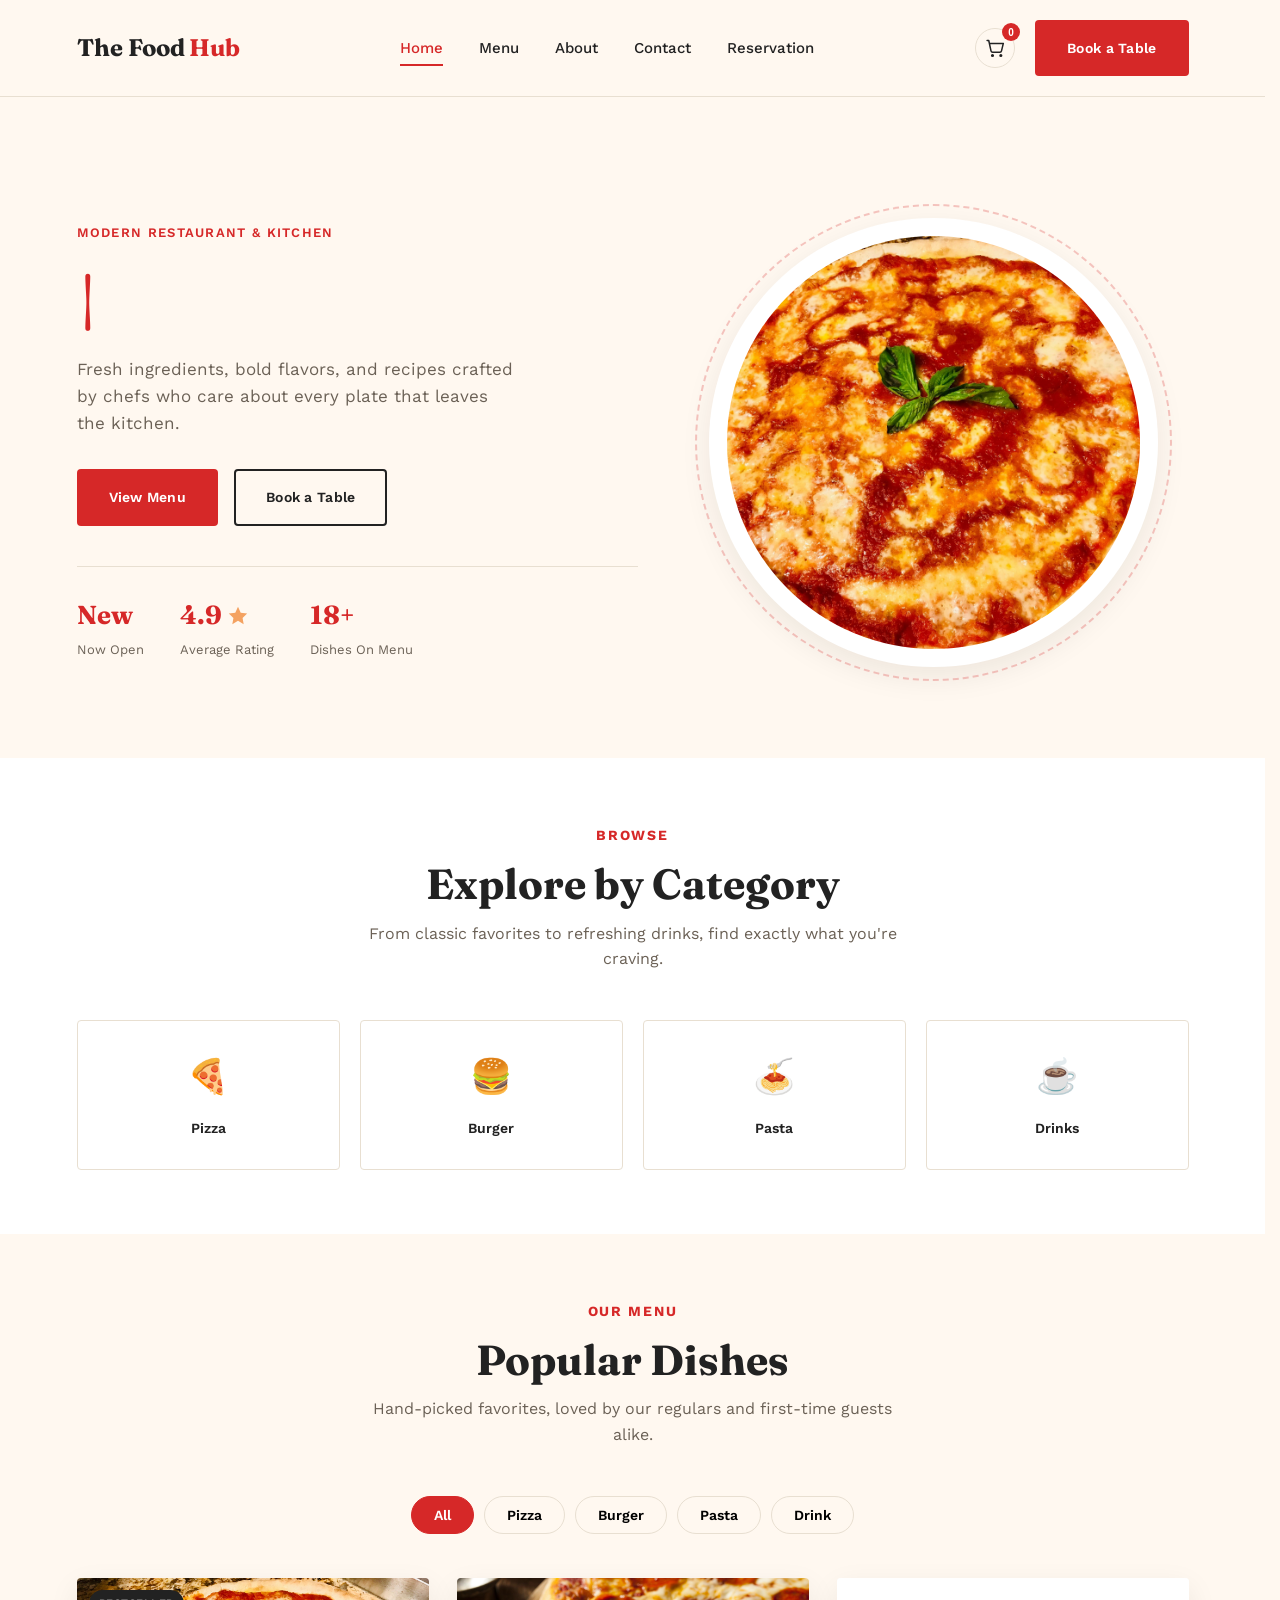
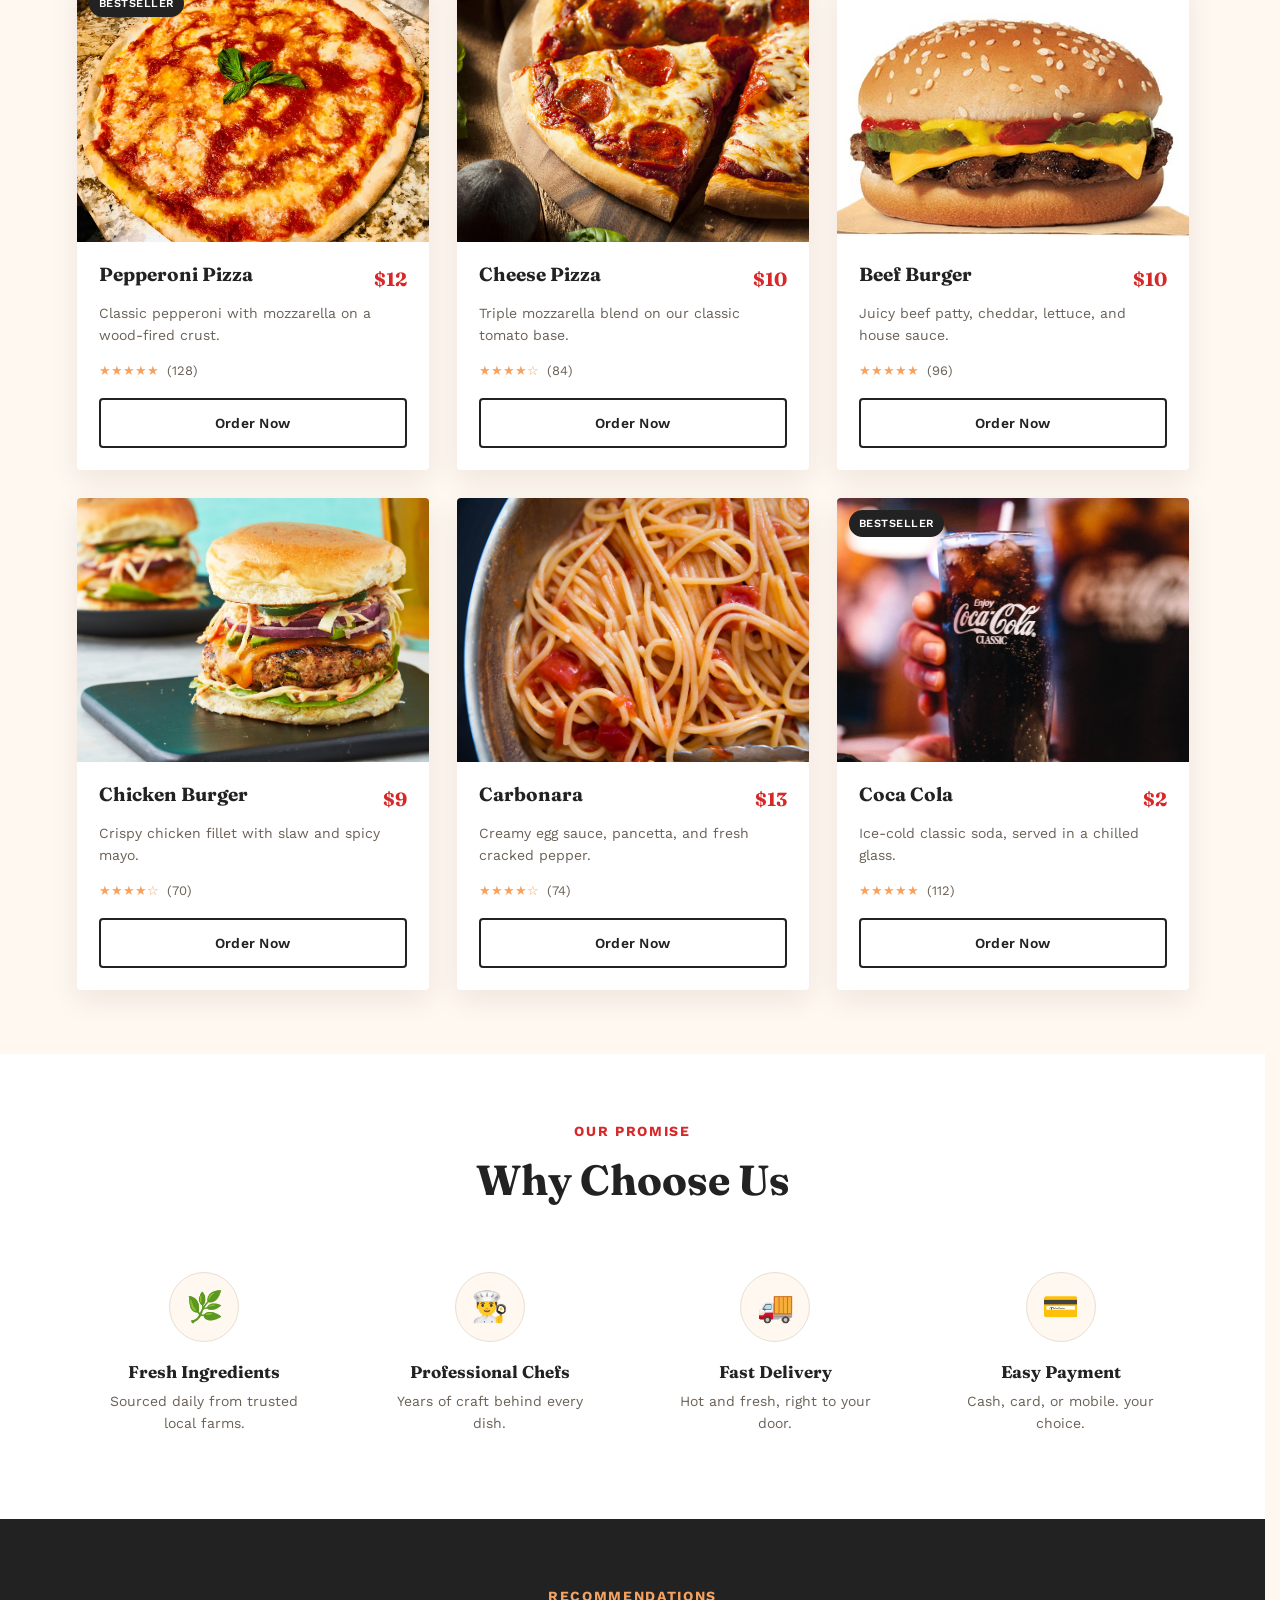
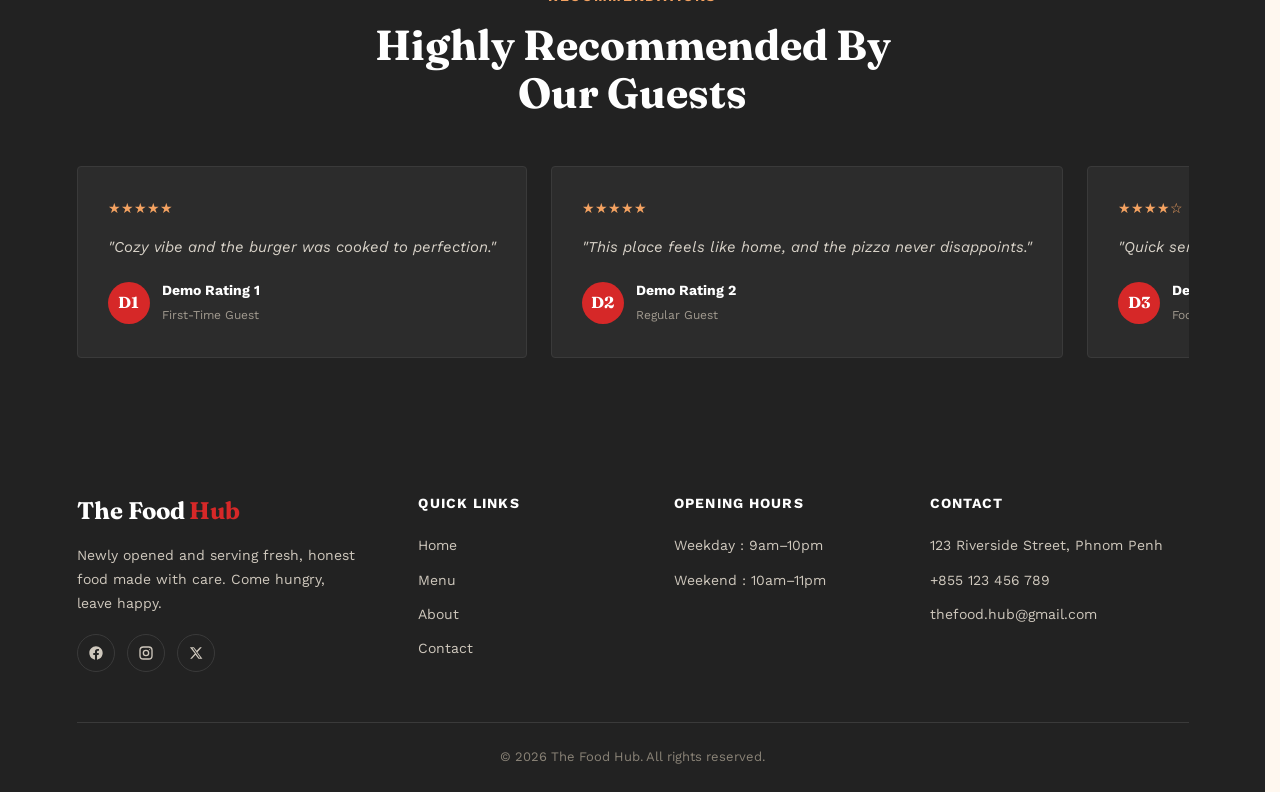
==== index.html @ adffcfa9 "Upload Files" ====
<!DOCTYPE html>
<html lang="en">
<head>
  <meta charset="UTF-8">
  <meta name="viewport" content="width=device-width, initial-scale=1.0">
  <title>Home - TheFoodHub</title>
  <link rel="stylesheet" href="css/style.css">
  <link rel="icon" href="images/logo-website.png" type="image/png" sizes="32x32">
</head>
<body>

<!-- ============ NAVBAR ============ -->
<header class="navbar">
  <div class="navbar-inner">
    <a href="index.html" class="logo">The Food<span>Hub</span></a>
    <nav class="nav-links">
      <a href="index.html" class="active">Home</a>
      <a href="html/menu.html">Menu</a>
      <a href="html/about.html">About</a>
      <a href="html/contact.html">Contact</a>
      <a href="html/reservation.html">Reservation</a>
    </nav>
    <div class="nav-actions">
      <button class="cart-btn" aria-label="View order">
        <svg width="20" height="20" viewBox="0 0 24 24" fill="none" stroke="currentColor" stroke-width="1.8" stroke-linecap="round" stroke-linejoin="round"><circle cx="9" cy="21" r="1"/><circle cx="19" cy="21" r="1"/><path d="M2.5 3h2l2.68 12.39a2 2 0 0 0 2 1.61h8.64a2 2 0 0 0 2-1.61L22 6.5H6"/></svg>
        <span class="cart-badge">0</span>
      </button>
      <a href="html/reservation.html" class="btn btn-primary">Book a Table</a>
      <button class="hamburger" aria-label="Menu">
        <span></span><span></span><span></span>
      </button>
    </div>
  </div>
</header>

<!-- ============ HERO ============ -->
<section class="hero">
  <div class="container hero-grid">
    <div>
      <span class="hero-eyebrow">Modern Restaurant &amp; Kitchen</span>
      <h1 class="hero-typewriter" id="heroTypewriter"><span class="typewriter-text"></span><span class="typewriter-cursor">|</span></h1>
      <p>Fresh ingredients, bold flavors, and recipes crafted by chefs who care about every plate that leaves the kitchen.</p>
      <div class="hero-actions">
        <a href="html/menu.html" class="btn btn-primary">View Menu</a>
        <a href="html/reservation.html" class="btn btn-outline">Book a Table</a>
      </div>
      <div class="hero-stats">
        <div><strong>New</strong><span>Now Open</span></div>
        <div><strong>4.9 <svg class="stat-star" width="22" height="22" viewBox="0 0 24 24" fill="currentColor"><path d="M12 2l2.95 6.51L22 9.27l-5 4.87L18.18 21 12 17.27 5.82 21 7 14.14l-5-4.87 7.05-.76z"/></svg></strong><span>Average Rating</span></div>
        <div><strong>18+</strong><span>Dishes On Menu</span></div>
      </div>
    </div>
    <div class="hero-visual">
      <div class="hero-plate">
        <img src="images/hero-ring.png" alt="Signature dish at The Food Hub" class="dish-photo" onerror="this.style.display='none'; this.nextElementSibling.style.display='flex';"><div class="food-visual food-visual--pizza" style="display:none;"><span>🍽️</span></div>
        <div class="hero-ring"></div>
      </div>
    </div>
  </div>
</section>

<!-- ============ CATEGORIES ============ -->
<section class="categories" id="categories">
  <div class="container">
    <div class="section-head">
      <span class="eyebrow">Browse</span>
      <h2>Explore by Category</h2>
      <p>From classic favorites to refreshing drinks, find exactly what you're craving.</p>
    </div>
    <div class="cat-grid">
      <div class="cat-card"><div class="cat-icon">🍕</div><span>Pizza</span></div>
      <div class="cat-card"><div class="cat-icon">🍔</div><span>Burger</span></div>
      <div class="cat-card"><div class="cat-icon">🍝</div><span>Pasta</span></div>
      <div class="cat-card"><div class="cat-icon">☕</div><span>Drinks</span></div>
    </div>
  </div>
</section>

<!-- ============ POPULAR MENU ============ -->
<section class="popular-menu" id="menu">
  <div class="container">
    <div class="section-head">
      <span class="eyebrow">Our Menu</span>
      <h2>Popular Dishes</h2>
      <p>Hand-picked favorites, loved by our regulars and first-time guests alike.</p>
    </div>

    <div class="filter-bar">
      <button class="filter-btn active" data-filter="all">All</button>
      <button class="filter-btn" data-filter="pizza">Pizza</button>
      <button class="filter-btn" data-filter="burger">Burger</button>
      <button class="filter-btn" data-filter="pasta">Pasta</button>
      <button class="filter-btn" data-filter="drink">Drink</button>
    </div>

    <div class="menu-grid">
      <div class="menu-card" data-category="pizza">
        <div class="menu-img">
          <span class="menu-tag">Bestseller</span>
          <img src="images/pizza/pepperoni-pizza.png" alt="Pepperoni Pizza" class="dish-photo" onerror="this.style.display='none'; this.nextElementSibling.style.display='flex';"><div class="food-visual food-visual--pizza" style="display:none;"><span>🍕</span></div>
        </div>
        <div class="menu-body">
          <div class="menu-body-top"><h4>Pepperoni Pizza</h4><span class="menu-price">$12</span></div>
          <p>Classic pepperoni with mozzarella on a wood-fired crust.</p>
          <div class="menu-rating">★★★★★ <span>(128)</span></div>
          <button type="button" class="btn btn-outline btn-block order-btn" data-dish="Pepperoni Pizza" data-price="$12">Order Now</button>
        </div>
      </div>

      <div class="menu-card" data-category="pizza">
        <div class="menu-img">
          <img src="images/pizza/cheese-pizza.png" alt="Cheese Pizza" class="dish-photo" onerror="this.style.display='none'; this.nextElementSibling.style.display='flex';"><div class="food-visual food-visual--pizza" style="display:none;"><span>🍕</span></div>
        </div>
        <div class="menu-body">
          <div class="menu-body-top"><h4>Cheese Pizza</h4><span class="menu-price">$10</span></div>
          <p>Triple mozzarella blend on our classic tomato base.</p>
          <div class="menu-rating">★★★★☆ <span>(84)</span></div>
          <button type="button" class="btn btn-outline btn-block order-btn" data-dish="Cheese Pizza" data-price="$10">Order Now</button>
        </div>
      </div>

      <div class="menu-card" data-category="burger">
        <div class="menu-img">
          <img src="images/burgers/beef-burger.png" alt="Beef Burger" class="dish-photo" onerror="this.style.display='none'; this.nextElementSibling.style.display='flex';"><div class="food-visual food-visual--burger" style="display:none;"><span>🍔</span></div>
        </div>
        <div class="menu-body">
          <div class="menu-body-top"><h4>Beef Burger</h4><span class="menu-price">$10</span></div>
          <p>Juicy beef patty, cheddar, lettuce, and house sauce.</p>
          <div class="menu-rating">★★★★★ <span>(96)</span></div>
          <button type="button" class="btn btn-outline btn-block order-btn" data-dish="Beef Burger" data-price="$10">Order Now</button>
        </div>
      </div>

      <div class="menu-card" data-category="burger">
        <div class="menu-img">
          <img src="images/burgers/chicken-burger.png" alt="Chicken Burger" class="dish-photo" onerror="this.style.display='none'; this.nextElementSibling.style.display='flex';"><div class="food-visual food-visual--burger" style="display:none;"><span>🍔</span></div></div>
        <div class="menu-body">
          <div class="menu-body-top"><h4>Chicken Burger</h4><span class="menu-price">$9</span></div>
          <p>Crispy chicken fillet with slaw and spicy mayo.</p>
          <div class="menu-rating">★★★★☆ <span>(70)</span></div>
          <button type="button" class="btn btn-outline btn-block order-btn" data-dish="Chicken Burger" data-price="$9">Order Now</button>
        </div>
      </div>

      <div class="menu-card" data-category="pasta">
        <div class="menu-img">
          <img src="images/pasta/carbonara.png" alt="Carbonara" class="dish-photo" onerror="this.style.display='none'; this.nextElementSibling.style.display='flex';"><div class="food-visual food-visual--pasta" style="display:none;"><span>🍝</span></div>
        </div>
        <div class="menu-body">
          <div class="menu-body-top"><h4>Carbonara</h4><span class="menu-price">$13</span></div>
          <p>Creamy egg sauce, pancetta, and fresh cracked pepper.</p>
          <div class="menu-rating">★★★★☆ <span>(74)</span></div>
          <button type="button" class="btn btn-outline btn-block order-btn" data-dish="Carbonara" data-price="$13">Order Now</button>
        </div>
      </div>

      <div class="menu-card" data-category="drink">
        <div class="menu-img">
          <span class="menu-tag">Bestseller</span>
          <img src="images/drinks/coca-cola.png" alt="Coca Cola" class="dish-photo" onerror="this.style.display='none'; this.nextElementSibling.style.display='flex';"><div class="food-visual food-visual--drink" style="display:none;"><svg class="drink-icon" width="52" height="58" viewBox="0 0 64 64"><path d="M20 12h24l-3.2 42a4 4 0 0 1-4 3.6H27.2a4 4 0 0 1-4-3.6L20 12z" fill="#4a2412"/><path d="M20 12h24l-1 10H21l-1-10z" fill="#6b3319"/><circle cx="29" cy="28" r="1.6" fill="#c17a4e"/><circle cx="35" cy="36" r="1.3" fill="#c17a4e"/><circle cx="31" cy="45" r="1.4" fill="#c17a4e"/><rect x="34" y="4" width="3" height="22" rx="1.5" fill="#e63946" transform="rotate(18 35.5 15)"/></svg></div>
        </div>
        <div class="menu-body">
          <div class="menu-body-top"><h4>Coca Cola</h4><span class="menu-price">$2</span></div>
          <p>Ice-cold classic soda, served in a chilled glass.</p>
          <div class="menu-rating">★★★★★ <span>(112)</span></div>
          <button type="button" class="btn btn-outline btn-block order-btn" data-dish="Coca Cola" data-price="$2">Order Now</button>
        </div>
      </div>
    </div>
  </div>
</section>

<!-- ============ WHY CHOOSE US ============ -->
<section class="why">
  <div class="container">
    <div class="section-head">
      <span class="eyebrow">Our Promise</span>
      <h2>Why Choose Us</h2>
    </div>
    <div class="why-grid">
      <div class="why-card">
        <div class="why-icon">🌿</div>
        <h4>Fresh Ingredients</h4>
        <p>Sourced daily from trusted local farms.</p>
      </div>
      <div class="why-card">
        <div class="why-icon">👨‍🍳</div>
        <h4>Professional Chefs</h4>
        <p>Years of craft behind every dish.</p>
      </div>
      <div class="why-card">
        <div class="why-icon">🚚</div>
        <h4>Fast Delivery</h4>
        <p>Hot and fresh, right to your door.</p>
      </div>
      <div class="why-card">
        <div class="why-icon">💳</div>
        <h4>Easy Payment</h4>
        <p>Cash, card, or mobile. your choice.</p>
      </div>
    </div>
  </div>
</section>

<!-- ============ REVIEWS ============ -->
<section class="reviews" id="reviews">
  <div class="container">
    <div class="section-head">
      <span class="eyebrow">Recommendations</span>
      <h2>Highly Recommended By Our Guests</h2>
    </div>
    <div class="review-track-outer">
    <div class="review-track">

      <div class="review-card">
        <div class="review-stars">★★★★★</div>
        <p>"Cozy vibe and the burger was cooked to perfection."</p>
        <div class="review-author">
          <div class="review-avatar">D1</div>
          <div><strong>Demo Rating 1</strong><span>First-Time Guest</span></div>
        </div>
      </div>

      <div class="review-card">
        <div class="review-stars">★★★★★</div>
        <p>"This place feels like home, and the pizza never disappoints."</p>
        <div class="review-author">
          <div class="review-avatar">D2</div>
          <div><strong>Demo Rating 2</strong><span>Regular Guest</span></div>
        </div>
      </div>

      <div class="review-card">
        <div class="review-stars">★★★★☆</div>
        <p>"Quick service, generous portions, and unbeatable value."</p>
        <div class="review-author">
          <div class="review-avatar">D3</div>
          <div><strong>Demo Rating 3</strong><span>Food Blogger</span></div>
        </div>
      </div>

      <!-- duplicate set — creates the seamless infinite-loop illusion -->

      <div class="review-card" aria-hidden="true">
        <div class="review-stars">★★★★★</div>
        <p>"The food here is absolutely amazing, every single time."</p>
        <div class="review-author">
          <div class="review-avatar">D4</div>
          <div><strong>Demo Rating 4</strong><span>Regular Guest</span></div>
        </div>
      </div>

      <div class="review-card" aria-hidden="true">
        <div class="review-stars">★★★★★</div>
        <p>"Best pasta I've had in the city, hands down."</p>
        <div class="review-author">
          <div class="review-avatar">D5</div>
          <div><strong>Demo Rating 5</strong><span>Food Blogger</span></div>
        </div>
      </div>

      <div class="review-card" aria-hidden="true">
        <div class="review-stars">★★★★★</div>
        <p>"Great atmosphere and even better service."</p>
        <div class="review-author">
          <div class="review-avatar">D6</div>
          <div><strong>Demo Rating 6</strong><span>Regular Guest</span></div>
        </div>
      </div>

    </div>
    </div>
  </div>
</section>

<!-- ============ FOOTER ============ -->
<footer class="footer">
  <div class="container">
    <div class="footer-grid">
      <div class="footer-brand">
        <a href="index.html" class="logo">The Food<span>Hub</span></a>
        <p>Newly opened and serving fresh, honest food made with care. Come hungry, leave happy.</p>
        <div class="footer-social">
          <a href="#" aria-label="Facebook"><svg width="16" height="16" viewBox="0 0 24 24" fill="currentColor"><path d="M22 12.06C22 6.505 17.523 2 12 2S2 6.505 2 12.06c0 5.02 3.657 9.184 8.438 9.94v-7.03H7.898v-2.91h2.54V9.845c0-2.507 1.492-3.89 3.777-3.89 1.094 0 2.238.195 2.238.195v2.459h-1.261c-1.242 0-1.63.771-1.63 1.562v1.875h2.773l-.443 2.91h-2.33V22c4.78-.756 8.438-4.92 8.438-9.94z"/></svg></a>
          <a href="#" aria-label="Instagram"><svg width="16" height="16" viewBox="0 0 24 24" fill="none" stroke="currentColor" stroke-width="2"><rect x="3" y="3" width="18" height="18" rx="5"/><circle cx="12" cy="12" r="4"/><circle cx="17.5" cy="6.5" r="0.8" fill="currentColor" stroke="none"/></svg></a>
          <a href="#" aria-label="X (Twitter)"><svg width="14" height="14" viewBox="0 0 24 24" fill="currentColor"><path d="M18.9 2H22l-7.6 8.7L23 22h-6.7l-5.2-6.8L5 22H2l8.1-9.3L1.5 2h6.9l4.7 6.2L18.9 2zM17.6 20h1.8L7.9 4h-2l11.7 16z"/></svg></a>
        </div>
      </div>
      <div>
        <h5>Quick Links</h5>
        <div class="footer-links">
          <a href="index.html">Home</a>
          <a href="html/menu.html">Menu</a>
          <a href="html/about.html">About</a>
          <a href="html/contact.html">Contact</a>
        </div>
      </div>
      <div>
        <h5>Opening Hours</h5>
        <div class="footer-links">
          <a href="#">Weekday : 9am–10pm</a>
          <a href="#">Weekend : 10am–11pm</a>
        </div>
      </div>
      <div>
        <h5>Contact</h5>
        <div class="footer-links">
          <a href="#">123 Riverside Street, Phnom Penh</a>
          <a href="#">+855 123 456 789</a>
          <a href="#">thefood.hub@gmail.com</a>
        </div>
      </div>
    </div>
    <div class="footer-bottom">
      <span>© 2026 The Food Hub. All rights reserved.</span>
    </div>
  </div>
</footer>
</body>
</html>
---- css/style.css ----
/* ============================================
   THE FOOD HUB — Main Stylesheet
   ============================================ */

@import url('https://fonts.googleapis.com/css2?family=Fraunces:ital,opsz,wght@0,9..144,400;0,9..144,600;0,9..144,700;0,9..144,900;1,9..144,500&family=Work+Sans:wght@400;500;600;700&display=swap');

:root {
  /* Color tokens */
  --primary: #D62828;
  --primary-dark: #A81E1E;
  --secondary: #F4A261;
  --dark: #222222;
  --bg: #FFF8F0;
  --white: #FFFFFF;
  --line: #E8DFD1;
  --text-muted: #6b6156;

  /* Type tokens */
  --font-display: 'Fraunces', serif;
  --font-body: 'Work Sans', sans-serif;

  /* Layout */
  --container: 1160px;
  --radius: 4px;
  --shadow: 0 10px 30px rgba(34, 20, 10, 0.08);
}

* { box-sizing: border-box; margin: 0; padding: 0; }

html {
  scroll-behavior: smooth;
  scrollbar-gutter: stable; /* keeps navbar/content width identical whether a page is tall (has a scrollbar) or short (doesn't) */
  overflow-y: scroll; /* fallback for browsers without scrollbar-gutter support */
  overflow-x: hidden; /* lives here, not on <body> — overflow on <body> breaks position:sticky for children like the navbar */
}

body {
  font-family: var(--font-body);
  background: var(--bg);
  color: var(--dark);
  line-height: 1.6;
}

img { max-width: 100%; display: block; }
a { text-decoration: none; color: inherit; }
ul { list-style: none; }

.container {
  max-width: var(--container);
  margin: 0 auto;
  padding: 0 24px;
}

h1, h2, h3, h4 {
  font-family: var(--font-display);
  font-weight: 700;
  line-height: 1.15;
}

.eyebrow {
  display: inline-flex;
  align-items: center;
  gap: 8px;
  font-family: var(--font-body);
  font-size: 14px;
  font-weight: 700;
  letter-spacing: 0.12em;
  text-transform: uppercase;
  color: var(--primary);
  margin-bottom: 14px;
}

.section-head {
  text-align: center;
  max-width: 560px;
  margin: 0 auto 48px;
}
.section-head h2 {
  font-size: clamp(28px, 4vw, 42px);
  margin-bottom: 12px;
}
.section-head p { color: var(--text-muted); font-size: 16px; }

section { padding: 64px 0; }
/* the sub-page hero already has its own bottom padding — don't stack another
   full section gap right under the title, or it creates a huge empty band */
.page-hero + section { padding-top: 0; }

.btn {
  display: inline-flex;
  align-items: center;
  gap: 8px;
  font-family: var(--font-body);
  font-weight: 600;
  font-size: 14px;
  letter-spacing: 0.02em;
  padding: 15px 30px;
  border-radius: var(--radius);
  border: 2px solid transparent;
  cursor: pointer;
  transition: all 0.25s ease;
}
.btn-primary {
  background: var(--primary);
  color: var(--white);
}
.btn-primary:hover { background: var(--primary-dark); transform: translateY(-2px); box-shadow: 0 8px 20px rgba(214,40,40,0.3); }
.btn-outline {
  background: transparent;
  border-color: var(--dark);
  color: var(--dark);
}
.btn-outline:hover { background: var(--dark); color: var(--white); }
.btn-block { width: 100%; justify-content: center; }

/* ============ NAVBAR ============ */
.navbar {
  position: sticky;
  top: 0;
  z-index: 999;
  background: rgba(255, 248, 240, 0.92);
  backdrop-filter: blur(8px);
  border-bottom: 1px solid var(--line);
  transition: box-shadow 0.3s ease, padding 0.3s ease;
}
.navbar.scrolled { box-shadow: 0 4px 20px rgba(0,0,0,0.06); }
.navbar-inner {
  display: flex;
  align-items: center;
  justify-content: space-between;
  padding: 20px 24px;
  max-width: var(--container);
  margin: 0 auto;
  transition: padding 0.3s ease;
}
.navbar.scrolled .navbar-inner { padding: 14px 24px; }

.logo {
  font-family: var(--font-display);
  font-weight: 700;
  font-size: 24px;
  display: flex;
  align-items: baseline;
  gap: 4px;
}
.logo span { color: var(--primary); }

.nav-links {
  display: flex;
  gap: 36px;
}
.nav-links a {
  font-size: 15px;
  font-weight: 500;
  position: relative;
  padding: 4px 0;
}
.nav-links a::after {
  content: "";
  position: absolute;
  left: 0; bottom: -2px;
  width: 0; height: 2px;
  background: var(--primary);
  transition: width 0.25s ease;
}
.nav-links a:hover::after,
.nav-links a.active::after { width: 100%; }
.nav-links a.active { color: var(--primary); }

.nav-actions { display: flex; align-items: center; gap: 20px; }

.cart-btn {
  position: relative;
  display: flex;
  align-items: center;
  justify-content: center;
  width: 40px;
  height: 40px;
  background: transparent;
  border: 1px solid var(--line);
  border-radius: 50%;
  cursor: pointer;
  color: var(--dark);
  transition: border-color 0.2s ease, color 0.2s ease;
}
.cart-btn svg { display: block; }
.cart-btn:hover { border-color: var(--primary); color: var(--primary); }
.cart-badge {
  position: absolute;
  top: -6px;
  right: -6px;
  background: var(--primary);
  color: var(--white);
  font-size: 10px;
  font-weight: 700;
  min-width: 18px;
  height: 18px;
  border-radius: 50%;
  display: flex;
  align-items: center;
  justify-content: center;
  padding: 0 4px;
}

/* ============ TOAST ============ */
.toast-stack {
  position: fixed;
  top: 90px;
  right: 24px;
  display: flex;
  flex-direction: column;
  gap: 10px;
  z-index: 1200;
}
.toast {
  background: var(--dark);
  color: var(--white);
  padding: 14px 20px;
  border-radius: var(--radius);
  font-size: 14px;
  font-weight: 500;
  box-shadow: var(--shadow);
  display: flex;
  align-items: center;
  gap: 10px;
  opacity: 0;
  transform: translateX(20px);
  transition: all 0.3s ease;
  max-width: 300px;
}
.toast.show { opacity: 1; transform: translateX(0); }
.toast strong { color: var(--secondary); }

/* ============ CART DRAWER ============ */
.cart-overlay {
  position: fixed;
  inset: 0;
  background: rgba(20, 14, 8, 0.45);
  z-index: 1300;
  opacity: 0;
  visibility: hidden;
  transition: opacity 0.3s ease;
}
.cart-overlay.open { opacity: 1; visibility: visible; }

.cart-drawer {
  position: fixed;
  top: 0;
  right: 0;
  height: 100%;
  width: 440px;
  max-width: 100%;
  background: var(--white);
  z-index: 1301;
  transform: translateX(100%);
  transition: transform 0.35s ease;
  display: flex;
  flex-direction: column;
  box-shadow: -12px 0 40px rgba(0,0,0,0.15);
}
.cart-drawer.open { transform: translateX(0); }

.cart-drawer-header {
  display: flex;
  align-items: center;
  justify-content: space-between;
  padding: 24px 28px;
  border-bottom: 1px solid var(--line);
  flex-shrink: 0;
}
.cart-drawer-header h3 {
  font-size: 22px;
}
.cart-close {
  background: none;
  border: none;
  font-size: 22px;
  cursor: pointer;
  color: var(--text-muted);
  line-height: 1;
  padding: 4px;
}
.cart-close:hover { color: var(--primary); }

.cart-drawer-body {
  flex: 1;
  overflow-y: auto;
  padding: 8px 28px;
}

.cart-empty {
  text-align: center;
  padding: 60px 20px;
  color: var(--text-muted);
}
.cart-empty span { display: flex; justify-content: center; margin-bottom: 14px; color: var(--text-muted); opacity: 0.5; }

.cart-item {
  display: flex;
  align-items: center;
  justify-content: space-between;
  gap: 14px;
  padding: 20px 0;
  border-bottom: 1px solid var(--line);
}
.cart-item-info h4 { font-size: 16px; margin-bottom: 4px; }
.cart-item-info span { font-size: 13px; color: var(--text-muted); }

.qty-control {
  display: flex;
  align-items: center;
  gap: 10px;
  flex-shrink: 0;
}
.qty-btn {
  width: 28px; height: 28px;
  border-radius: 50%;
  border: 1px solid var(--line);
  background: var(--white);
  cursor: pointer;
  font-size: 14px;
  display: flex;
  align-items: center;
  justify-content: center;
  transition: border-color 0.2s;
}
.qty-btn:hover { border-color: var(--primary); color: var(--primary); }
.qty-value { min-width: 18px; text-align: center; font-weight: 600; }

.remove-link {
  font-size: 13px;
  color: var(--primary);
  cursor: pointer;
  flex-shrink: 0;
  background: none;
  border: none;
  font-family: var(--font-body);
}
.remove-link:hover { text-decoration: underline; }

.cart-summary {
  padding: 20px 28px 4px;
  border-top: 1px solid var(--line);
  flex-shrink: 0;
}
.cart-summary-row {
  display: flex;
  justify-content: space-between;
  font-size: 14px;
  color: var(--text-muted);
  padding: 6px 0;
}
.cart-summary-row.total {
  font-size: 17px;
  font-weight: 700;
  color: var(--dark);
  padding-top: 12px;
  border-top: 1px solid var(--line);
  margin-top: 6px;
}

.cart-drawer-footer {
  padding: 20px 28px 28px;
  flex-shrink: 0;
}

/* ---- Invoice view ---- */
.invoice-box {
  border: 1px solid var(--line);
  border-radius: var(--radius);
  padding: 24px;
  margin: 20px 28px 0;
}
.invoice-row {
  display: flex;
  justify-content: space-between;
  font-size: 14px;
  padding: 5px 0;
}
.invoice-row.head { font-weight: 700; }
.invoice-divider { border-top: 1px dashed var(--line); margin: 12px 0; }
.invoice-actions { padding: 24px 28px 28px; display: flex; flex-direction: column; gap: 12px; }

/* ---- Confirmation view ---- */
.order-confirm {
  text-align: center;
  padding: 60px 28px;
}
.confirm-icon {
  width: 68px; height: 68px;
  border-radius: 50%;
  background: #2e7d32;
  color: var(--white);
  font-size: 30px;
  display: flex;
  align-items: center;
  justify-content: center;
  margin: 0 auto 22px;
}
.order-confirm h3 { font-size: 24px; margin-bottom: 10px; }
.order-confirm p { color: var(--text-muted); font-size: 15px; }

.hamburger {
  display: none;
  flex-direction: column;
  gap: 5px;
  cursor: pointer;
  background: none;
  border: none;
}
.hamburger span { width: 24px; height: 2px; background: var(--dark); transition: 0.3s; }

/* ============ HERO ============ */
.hero {
  position: relative;
  padding: 90px 0 60px;
  overflow: hidden;
}
.hero-grid {
  display: grid;
  grid-template-columns: 1.1fr 1fr;
  gap: 40px;
  align-items: center;
}
.hero-eyebrow { color: var(--primary); font-weight: 600; letter-spacing: 0.1em; text-transform: uppercase; font-size: 13px; margin-bottom: 18px; display:block;}
.hero h1 {
  font-size: clamp(38px, 5.5vw, 64px);
  margin-bottom: 20px;
}
.hero h1 em {
  font-style: italic;
  color: var(--primary);
}
.hero-typewriter { min-height: 1.15em; will-change: contents; }
.typewriter-cursor {
  display: inline-block;
  margin-left: 2px;
  color: var(--primary);
  animation: typewriter-blink 0.8s step-end infinite;
}
@keyframes typewriter-blink {
  0%, 100% { opacity: 1; }
  50% { opacity: 0; }
}
.hero p {
  font-size: 17px;
  color: var(--text-muted);
  max-width: 440px;
  margin-bottom: 32px;
}
.hero-actions { display: flex; gap: 16px; flex-wrap: wrap; }

.hero-visual {
  position: relative;
  aspect-ratio: 1/1;
  display: flex;
  align-items: center;
  justify-content: center;
}
.hero-plate {
  width: 88%;
  aspect-ratio: 1/1;
  border-radius: 50%;
  background: var(--white);
  box-shadow: var(--shadow);
  display: flex;
  align-items: center;
  justify-content: center;
  position: relative;
}
.hero-plate .food-visual {
  width: 92%;
  height: 92%;
  border-radius: 50%;
}
.hero-plate .dish-photo {
  width: 92%;
  height: 92%;
  border-radius: 50%;
  object-fit: cover;
}
.hero-plate .food-visual span { font-size: 130px; }
.hero-ring {
  position: absolute;
  inset: -14px;
  border: 2px dashed rgba(214,40,40,0.25);
  border-radius: 50%;
}

.hero-stats {
  display: flex;
  flex-wrap: wrap;
  gap: 24px 36px;
  margin-top: 40px;
  padding-top: 28px;
  border-top: 1px solid var(--line);
}
.hero-stats div strong {
  display: block;
  font-family: var(--font-display);
  font-size: 26px;
  color: var(--primary);
}
.hero-stats div span { font-size: 13px; color: var(--text-muted); }
.stat-star { color: var(--secondary); vertical-align: -3px; }

/* ============ CATEGORIES ============ */
.categories { background: var(--white); }
.cat-grid {
  display: grid;
  grid-template-columns: repeat(4, 1fr);
  gap: 20px;
}
.cat-card {
  text-align: center;
  padding: 28px 12px;
  border: 1px solid var(--line);
  border-radius: var(--radius);
  cursor: pointer;
  transition: all 0.25s ease;
}
.cat-card:hover {
  border-color: var(--primary);
  background: var(--bg);
  transform: translateY(-4px);
}
.cat-icon { font-size: 34px; margin-bottom: 12px; }
.cat-card span { font-weight: 600; font-size: 14px; }

/* ============ MENU FILTER + CARDS ============ */
.filter-bar {
  display: flex;
  justify-content: center;
  gap: 10px;
  flex-wrap: wrap;
  margin-bottom: 44px;
}
.filter-btn {
  padding: 10px 22px;
  border: 1px solid var(--line);
  background: transparent;
  border-radius: 30px;
  font-family: var(--font-body);
  font-weight: 600;
  font-size: 14px;
  cursor: pointer;
  transition: all 0.2s ease;
}
.filter-btn:hover { border-color: var(--primary); }
.filter-btn.active { background: var(--primary); color: var(--white); border-color: var(--primary); }

.menu-grid {
  display: grid;
  grid-template-columns: repeat(3, 1fr);
  gap: 28px;
}
.menu-card {
  background: var(--white);
  border-radius: var(--radius);
  overflow: hidden;
  box-shadow: var(--shadow);
  transition: transform 0.3s ease;
}
.menu-card:hover { transform: translateY(-6px); }
.menu-img { position: relative; aspect-ratio: 4/3; overflow: hidden; background: var(--secondary); }
.menu-card:hover .menu-img .food-visual span { transform: scale(1.12) rotate(-4deg); }
.dish-photo {
  width: 100%;
  height: 100%;
  object-fit: cover;
  display: block;
  transition: transform 0.4s ease;
}
.menu-card:hover .dish-photo { transform: scale(1.08); }
.menu-tag {
  position: absolute;
  top: 12px; left: 12px;
  background: var(--dark);
  color: var(--white);
  font-size: 11px;
  font-weight: 600;
  text-transform: uppercase;
  letter-spacing: 0.05em;
  padding: 5px 10px;
  border-radius: 30px;
}

/* ============ FOOD VISUAL — illustrated placeholders (no external images) ============ */
.food-visual {
  width: 100%;
  height: 100%;
  display: flex;
  align-items: center;
  justify-content: center;
  position: relative;
  overflow: hidden;
}
.food-visual::before {
  content: "";
  position: absolute;
  inset: 0;
  background-image: radial-gradient(rgba(255,255,255,0.35) 1.5px, transparent 1.5px);
  background-size: 18px 18px;
  opacity: 0.5;
}
.food-visual span {
  position: relative;
  font-size: 62px;
  line-height: 1;
  filter: drop-shadow(0 10px 18px rgba(0,0,0,0.18));
  transition: transform 0.4s ease;
}
.food-visual--pizza  { background: radial-gradient(circle at 32% 28%, #ffb37a 0%, var(--primary) 75%); }
.food-visual--burger { background: radial-gradient(circle at 32% 28%, #ffd9a0 0%, #a85c1f 75%); }
.food-visual--pasta  { background: radial-gradient(circle at 32% 28%, #fff1c4 0%, #e0982e 75%); }
.food-visual--drink  { background: radial-gradient(circle at 32% 28%, #b9f3e4 0%, #1f8a75 75%); }
.food-visual--dessert{ background: radial-gradient(circle at 32% 28%, #ffc2d1 0%, #c23662 75%); }
.food-visual .drink-icon {
  position: relative;
  filter: drop-shadow(0 10px 18px rgba(0,0,0,0.18));
  transition: transform 0.4s ease;
}
.menu-card:hover .menu-img .food-visual .drink-icon { transform: scale(1.12) rotate(-4deg); }
.menu-body { padding: 22px; }
.menu-body-top { display: flex; justify-content: space-between; align-items: flex-start; margin-bottom: 8px; }
.menu-body h4 { font-size: 19px; }
.menu-price { font-family: var(--font-display); color: var(--primary); font-size: 19px; font-weight: 700; }
.menu-body p { color: var(--text-muted); font-size: 14px; margin-bottom: 14px; }
.menu-rating { color: var(--secondary); font-size: 13px; margin-bottom: 16px; }
.menu-rating span { color: var(--text-muted); margin-left: 4px; }

/* ============ WHY CHOOSE US ============ */
.why { background: var(--white); }
.why-grid {
  display: grid;
  grid-template-columns: repeat(4, 1fr);
  gap: 30px;
}
.why-card { text-align: center; padding: 20px; }
.why-icon {
  width: 70px; height: 70px;
  border-radius: 50%;
  background: var(--bg);
  display: flex; align-items: center; justify-content: center;
  font-size: 30px;
  margin: 0 auto 20px;
  border: 1px solid var(--line);
}
.why-card h4 { font-size: 17px; margin-bottom: 8px; }
.why-card p { color: var(--text-muted); font-size: 14px; }

/* ============ CHEFS ============ */
.chef-grid {
  display: grid;
  grid-template-columns: repeat(3, 1fr);
  gap: 30px;
}
.chef-card { text-align: center; }
.chef-photo {
  aspect-ratio: 3/4;
  border-radius: var(--radius);
  overflow: hidden;
  margin-bottom: 20px;
  position: relative;
}
.chef-photo .food-visual span { font-size: 92px; }
.chef-photo--1 .food-visual { background: radial-gradient(circle at 32% 26%, #ffd9a0 0%, #7a4a22 75%); }
.chef-photo--2 .food-visual { background: radial-gradient(circle at 32% 26%, #ffc2d1 0%, #8a2b45 75%); }
.chef-photo--3 .food-visual { background: radial-gradient(circle at 32% 26%, #b9e3ff 0%, #2b5a8a 75%); }
.chef-card h4 { font-size: 19px; margin-bottom: 4px; }
.chef-card span { color: var(--primary); font-size: 13px; font-weight: 600; text-transform: uppercase; letter-spacing: 0.05em; }

/* ============ REVIEWS ============ */
.reviews { background: var(--dark); color: var(--white); }
.reviews .section-head p { color: #b8b0a5; }
.reviews .eyebrow { color: var(--secondary); }
.review-track-outer { overflow: hidden; }
.review-track {
  display: flex;
  gap: 24px;
  width: max-content;
  animation: reviews-marquee 38s linear infinite;
}
.review-track:hover { animation-play-state: paused; }
@keyframes reviews-marquee {
  from { transform: translateX(0); }
  to { transform: translateX(-50%); }
}
.review-card {
  scroll-snap-align: start;
  min-width: 340px;
  background: #2c2c2c;
  border-radius: var(--radius);
  padding: 30px;
  border: 1px solid #3a3a3a;
}
.review-stars { color: var(--secondary); margin-bottom: 16px; font-size: 14px; }
.review-card p { font-size: 15px; color: #d8d2c8; margin-bottom: 20px; font-style: italic; }
.review-author { display: flex; align-items: center; gap: 12px; }
.review-avatar {
  width: 42px; height: 42px;
  border-radius: 50%;
  background: var(--primary);
  display: flex; align-items: center; justify-content: center;
  font-family: var(--font-display);
  font-weight: 700;
}
.review-author strong { display: block; font-size: 14px; }
.review-author span { font-size: 12px; color: #a19a8f; }
.review-dots { display: flex; justify-content: center; gap: 8px; margin-top: 24px; }
.review-dots span { width: 8px; height: 8px; border-radius: 50%; background: #4a4a4a; cursor: pointer; }
.review-dots span.active { background: var(--secondary); }

/* ============ RESERVATION CTA (home teaser) ============ */
.cta-strip {
  background: var(--primary);
  color: var(--white);
  padding: 60px 0;
}
.cta-strip .container {
  display: flex;
  align-items: center;
  justify-content: space-between;
  flex-wrap: wrap;
  gap: 24px;
}
.cta-strip h3 { font-size: 28px; }
.cta-strip p { color: #ffe1e1; margin-top: 6px; }
.cta-strip .btn-outline { border-color: var(--white); color: var(--white); }
.cta-strip .btn-outline:hover { background: var(--white); color: var(--primary); }

/* ============ FORMS (Reservation / Contact) ============ */
.form-card {
  background: var(--white);
  border-radius: var(--radius);
  box-shadow: var(--shadow);
  padding: 44px;
}
.form-row { display: grid; grid-template-columns: 1fr 1fr; gap: 20px; margin-bottom: 0px; }
.form-group { margin-bottom: 5px; display: flex; flex-direction: column; gap: 8px; }
.form-group label { font-size: 13px; font-weight: 600; letter-spacing: 0.02em; }
.form-group input,
.form-group select,
.form-group textarea {
  padding: 13px 16px;
  border: 1px solid var(--line);
  border-radius: var(--radius);
  font-family: var(--font-body);
  font-size: 15px;
  background: var(--bg);
  transition: border-color 0.2s ease;
}
.form-group input:focus,
.form-group select:focus,
.form-group textarea:focus {
  outline: none;
  border-color: var(--primary);
}
.form-error {
  font-size: 12px;
  color: var(--primary);
  min-height: 16px;
  display: block;
}
.form-group.invalid input,
.form-group.invalid select,
.form-group.invalid textarea { border-color: var(--primary); }

/* ============ CONTACT INFO CARDS ============ */
.contact-grid {
  display: grid;
  grid-template-columns: 1fr 1fr;
  gap: 50px;
  align-items: start;
}
.info-list { display: flex; flex-direction: column; gap: 24px; margin-bottom: 30px; }
.info-item { display: flex; gap: 18px; align-items: flex-start; }
.info-icon {
  width: 48px; height: 48px;
  border-radius: 50%;
  background: var(--bg);
  border: 1px solid var(--line);
  display: flex; align-items: center; justify-content: center;
  font-size: 20px;
  flex-shrink: 0;
}
.info-item h4 { font-size: 15px; margin-bottom: 4px; }
.info-item p { color: var(--text-muted); font-size: 14px; }
.map-frame {
  width: 100%;
  aspect-ratio: 23.6/10;
  border-radius: var(--radius);
  overflow: hidden;
  border: 1px solid var(--line);
}
.map-frame iframe { width: 100%; height: 100%; border: 0; }

/* ============ ABOUT PAGE ============ */
.page-hero {
  padding: 22px 0 22px;
  text-align: center;
}
.page-hero .eyebrow { justify-content: center; }
.page-hero h1 { font-size: clamp(32px, 5vw, 50px); margin-bottom: 1px; }
.page-hero p { color: var(--text-muted); max-width: 480px; margin: 0 auto; }

.about-split {
  display: grid;
  grid-template-columns: 1fr 1fr;
  gap: 60px;
  align-items: center;
}
.about-img {
  aspect-ratio: 4/5;
  border-radius: var(--radius);
  overflow: hidden;
  position: relative;
  height: 80%;
}
.about-img .food-visual { background: radial-gradient(circle at 32% 26%, #ffe1b8 0%, #8a3a1f 75%); }
.about-img .food-visual span { font-size: 110px; }
.about-copy h2 { font-size: clamp(26px, 3.5vw, 36px); margin-bottom: 18px; }
.about-copy p { color: var(--text-muted); margin-bottom: 16px; }
.about-list { margin-top: 24px; display: flex; flex-direction: column; gap: 14px; }
.about-list li { display: flex; gap: 12px; align-items: center; font-weight: 500; }
.about-list li::before { content: "✓"; color: var(--primary); font-weight: 700; }

.timeline { max-width: 700px; margin: 0 auto; }
.timeline-item {
  display: grid;
  grid-template-columns: 90px 1fr;
  gap: 24px;
  padding: 24px 0;
  border-bottom: 1px solid var(--line);
}
.timeline-item:last-child { border-bottom: none; }
.timeline-item strong { font-family: var(--font-display); color: var(--primary); font-size: 20px; }
.timeline-item h4 { font-size: 17px; margin-bottom: 4px; }
.timeline-item p { color: var(--text-muted); font-size: 14px; }

/* ============ FOOTER ============ */
.footer { background: var(--dark); color: #cfc8bd; padding: 70px 0 0; }
.footer-grid {
  display: grid;
  grid-template-columns: 1.4fr 1fr 1fr 1.2fr;
  gap: 40px;
  padding-bottom: 50px;
  border-bottom: 1px solid #3a3a3a;
}
.footer-brand .logo { color: var(--white); margin-bottom: 14px; }
.footer-brand p { font-size: 14px; line-height: 1.7; max-width: 280px; }
.footer h5 {
  color: var(--white);
  font-family: var(--font-body);
  font-size: 14px;
  text-transform: uppercase;
  letter-spacing: 0.08em;
  margin-bottom: 20px;
}
.footer-links { display: flex; flex-direction: column; gap: 12px; }
.footer-links a { font-size: 14px; transition: color 0.2s; }
.footer-links a:hover { color: var(--secondary); }
.footer-social { display: flex; gap: 12px; margin-top: 18px; }
.footer-social a {
  width: 38px; height: 38px;
  border: 1px solid #3a3a3a;
  border-radius: 50%;
  display: flex; align-items: center; justify-content: center;
  color: #cfc8bd;
  transition: all 0.2s;
}
.footer-social a svg { display: block; }
.footer-social a:hover { background: var(--primary); border-color: var(--primary); color: var(--white); }
.footer-bottom {
  justify-content: space-between;
  padding: 24px 0;
  font-size: 13px;
  color: #8a8377;
  flex-wrap: wrap;
  gap: 10px;
  text-align: center;
}

/* ============ SCROLL TO TOP ============ */
.scroll-top {
  position: fixed;
  bottom: 28px;
  right: 28px;
  width: 46px;
  height: 46px;
  border-radius: 50%;
  background: var(--primary);
  color: var(--white);
  border: none;
  font-size: 18px;
  cursor: pointer;
  display: flex;
  align-items: center;
  justify-content: center;
  box-shadow: var(--shadow);
  opacity: 0;
  visibility: hidden;
  transform: translateY(10px);
  transition: all 0.3s ease;
  z-index: 998;
}
.scroll-top.show { opacity: 1; visibility: visible; transform: translateY(0); }

/* ============ RESPONSIVE ============ */
@media (max-width: 991px) {
  .hero-grid { grid-template-columns: 1fr; }
  .hero-visual { max-width: 380px; margin: 0 auto; }
  .cat-grid { grid-template-columns: repeat(4, 1fr); }
  .menu-grid { grid-template-columns: repeat(2, 1fr); }
  .why-grid { grid-template-columns: repeat(2, 1fr); }
  .chef-grid { grid-template-columns: repeat(3, 1fr); gap: 18px; }
  .contact-grid { grid-template-columns: 1fr; }
  .about-split { grid-template-columns: 1fr; }
  .footer-grid { grid-template-columns: 1fr 1fr; }
}

@media (max-width: 768px) {
  .nav-links { display: none; }
  .hamburger { display: flex; }
  .nav-links.mobile-open {
    display: flex;
    position: absolute;
    top: 100%; left: 0; right: 0;
    background: var(--white);
    flex-direction: column;
    padding: 20px 24px;
    gap: 18px;
    border-bottom: 1px solid var(--line);
    box-shadow: var(--shadow);
  }
  .menu-grid { grid-template-columns: 1fr; }
  .chef-grid { grid-template-columns: 1fr; max-width: 320px; margin: 0 auto; }
  .why-grid { grid-template-columns: 1fr; }
  .cat-grid { grid-template-columns: repeat(2, 1fr); gap: 14px; }
  .form-row { grid-template-columns: 1fr; }
  .footer-grid { grid-template-columns: 1fr; }
  .cta-strip .container { flex-direction: column; text-align: center; }
  section { padding: 60px 0; }
}

/* ---- Small phones (narrow widths, e.g. 320–480px) ---- */
@media (max-width: 480px) {
  .container { padding: 0 16px; }
  .navbar-inner { padding: 16px; }
  .navbar.scrolled .navbar-inner { padding: 12px 16px; }
  .logo { font-size: 20px; }

  /* Keep the mobile navbar to logo + cart + hamburger only —
     the "Book a Table" text button duplicates the Reservation
     link already available in the mobile menu and the hero. */
  .nav-actions { gap: 12px; }
  .nav-actions > .btn-primary { display: none; }

  .hero { padding: 48px 0 36px; }
  .hero p { font-size: 15px; margin-bottom: 24px; }
  .hero-actions { gap: 12px; }
  .hero-actions .btn { flex: 1 1 auto; justify-content: center; }
  .hero-stats { gap: 16px 24px; margin-top: 28px; padding-top: 20px; }
  .hero-stats div strong { font-size: 22px; }

  .cat-grid { grid-template-columns: repeat(2, 1fr); gap: 12px; }
  .cat-card { padding: 20px 10px; }

  .filter-bar { gap: 8px; }
  .filter-btn { padding: 8px 16px; font-size: 13px; }

  .menu-body { padding: 16px; }
  .menu-body h4 { font-size: 17px; }

  .review-card { min-width: 260px; padding: 22px; }

  .form-card { padding: 24px 18px; }

  .timeline-item { grid-template-columns: 60px 1fr; gap: 14px; }
  .timeline-item strong { font-size: 16px; }

  .footer-brand p { max-width: 100%; }
  .cta-strip h3 { font-size: 22px; }

  .toast-stack { left: 16px; right: 16px; top: 76px; }
  .toast { max-width: 100%; }
}
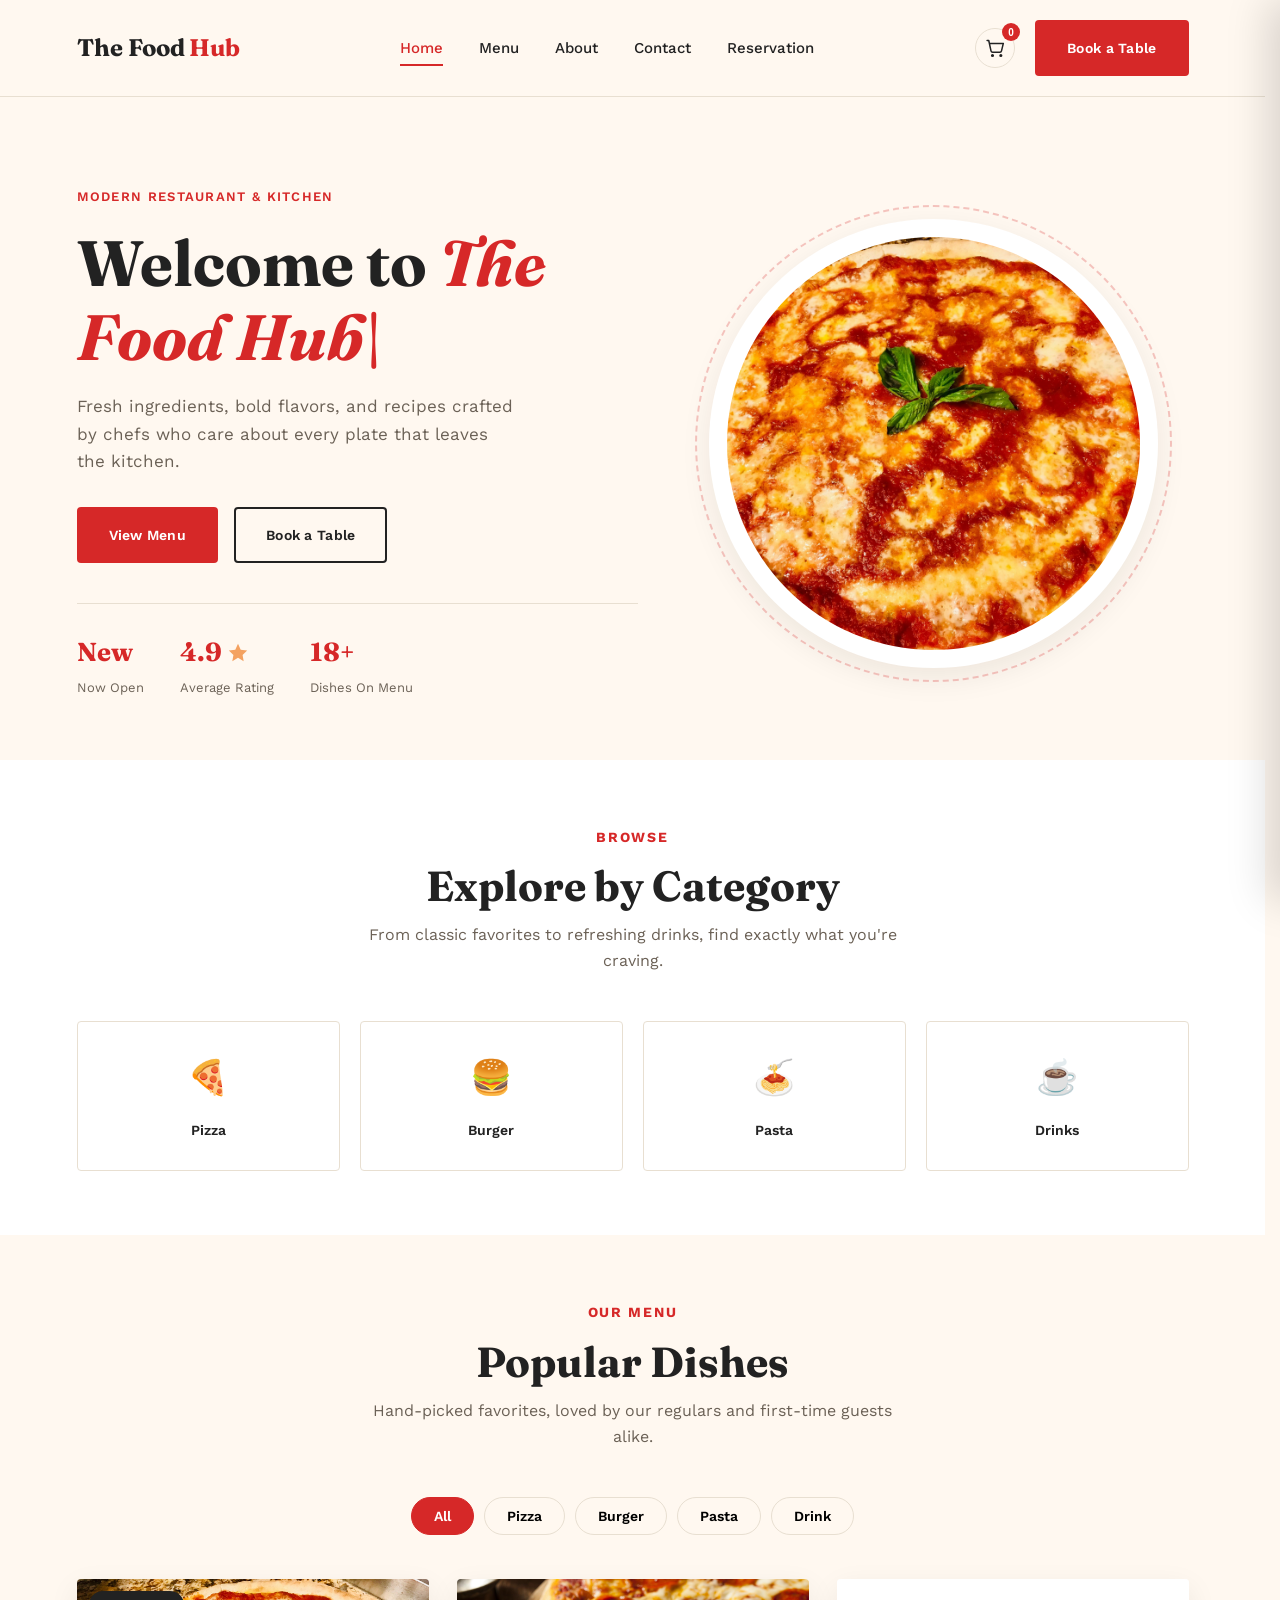
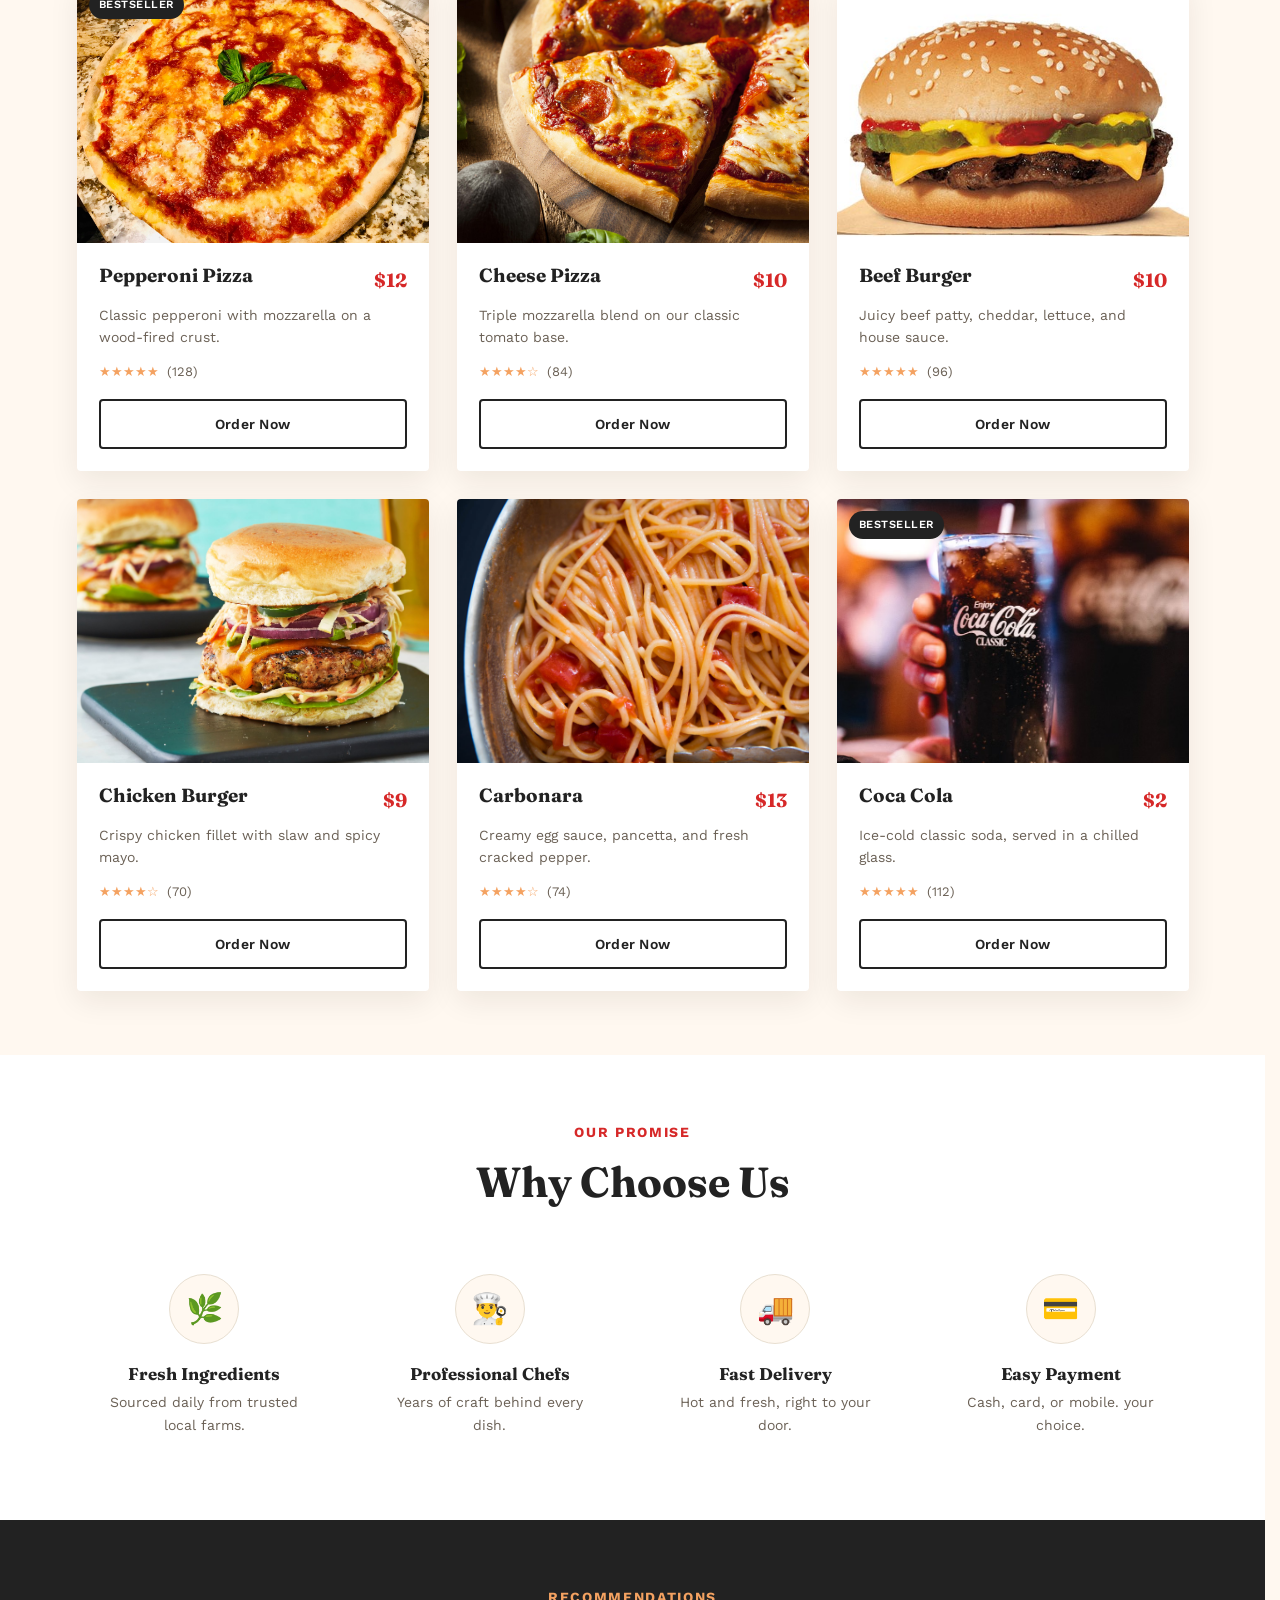
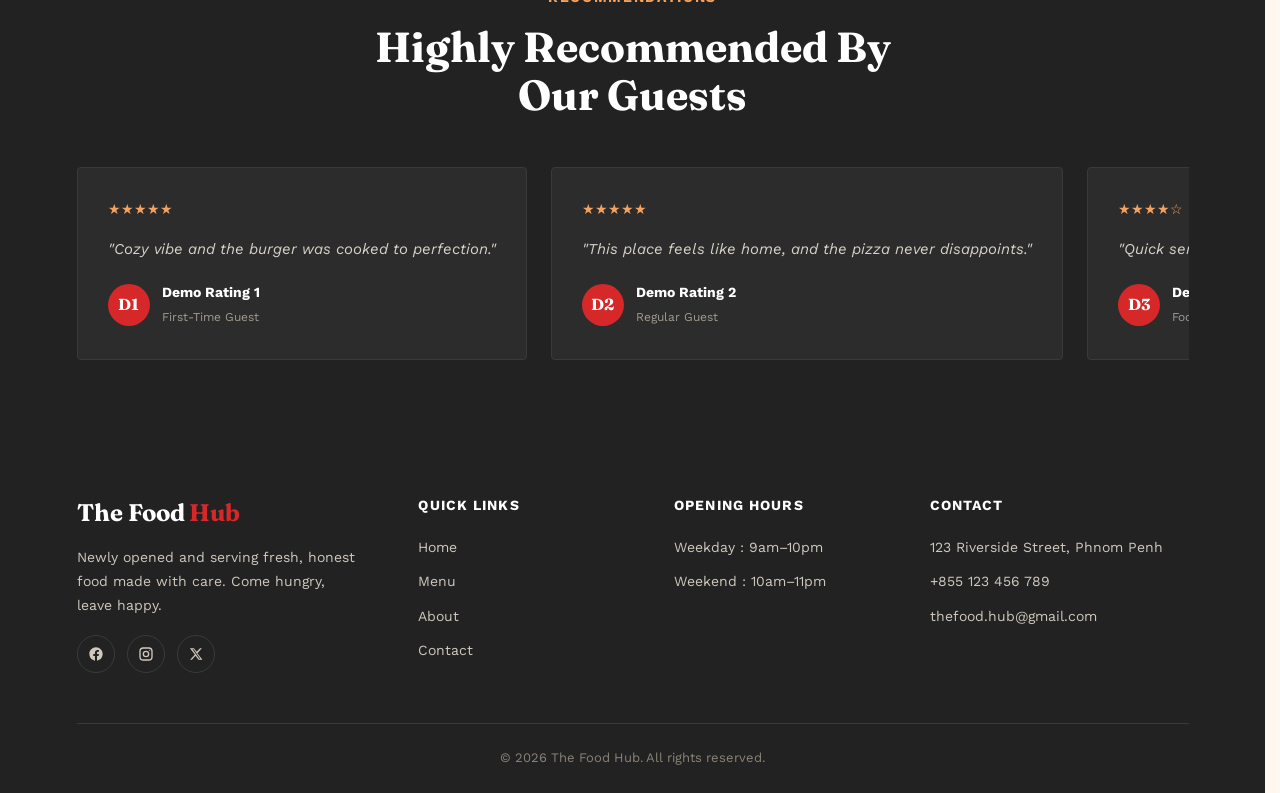
==== commit a980d9bc: "Update home page" ====
--- a/index.html
+++ b/index.html
@@ -316,5 +316,11 @@
     </div>
   </div>
 </footer>
+
+<button class="scroll-top" aria-label="Scroll to top">↑</button>
+
+<script src="js/script.js"></script>
+<script src="js/cart.js"></script>
+<script src="js/filter.js"></script>
 </body>
 </html>
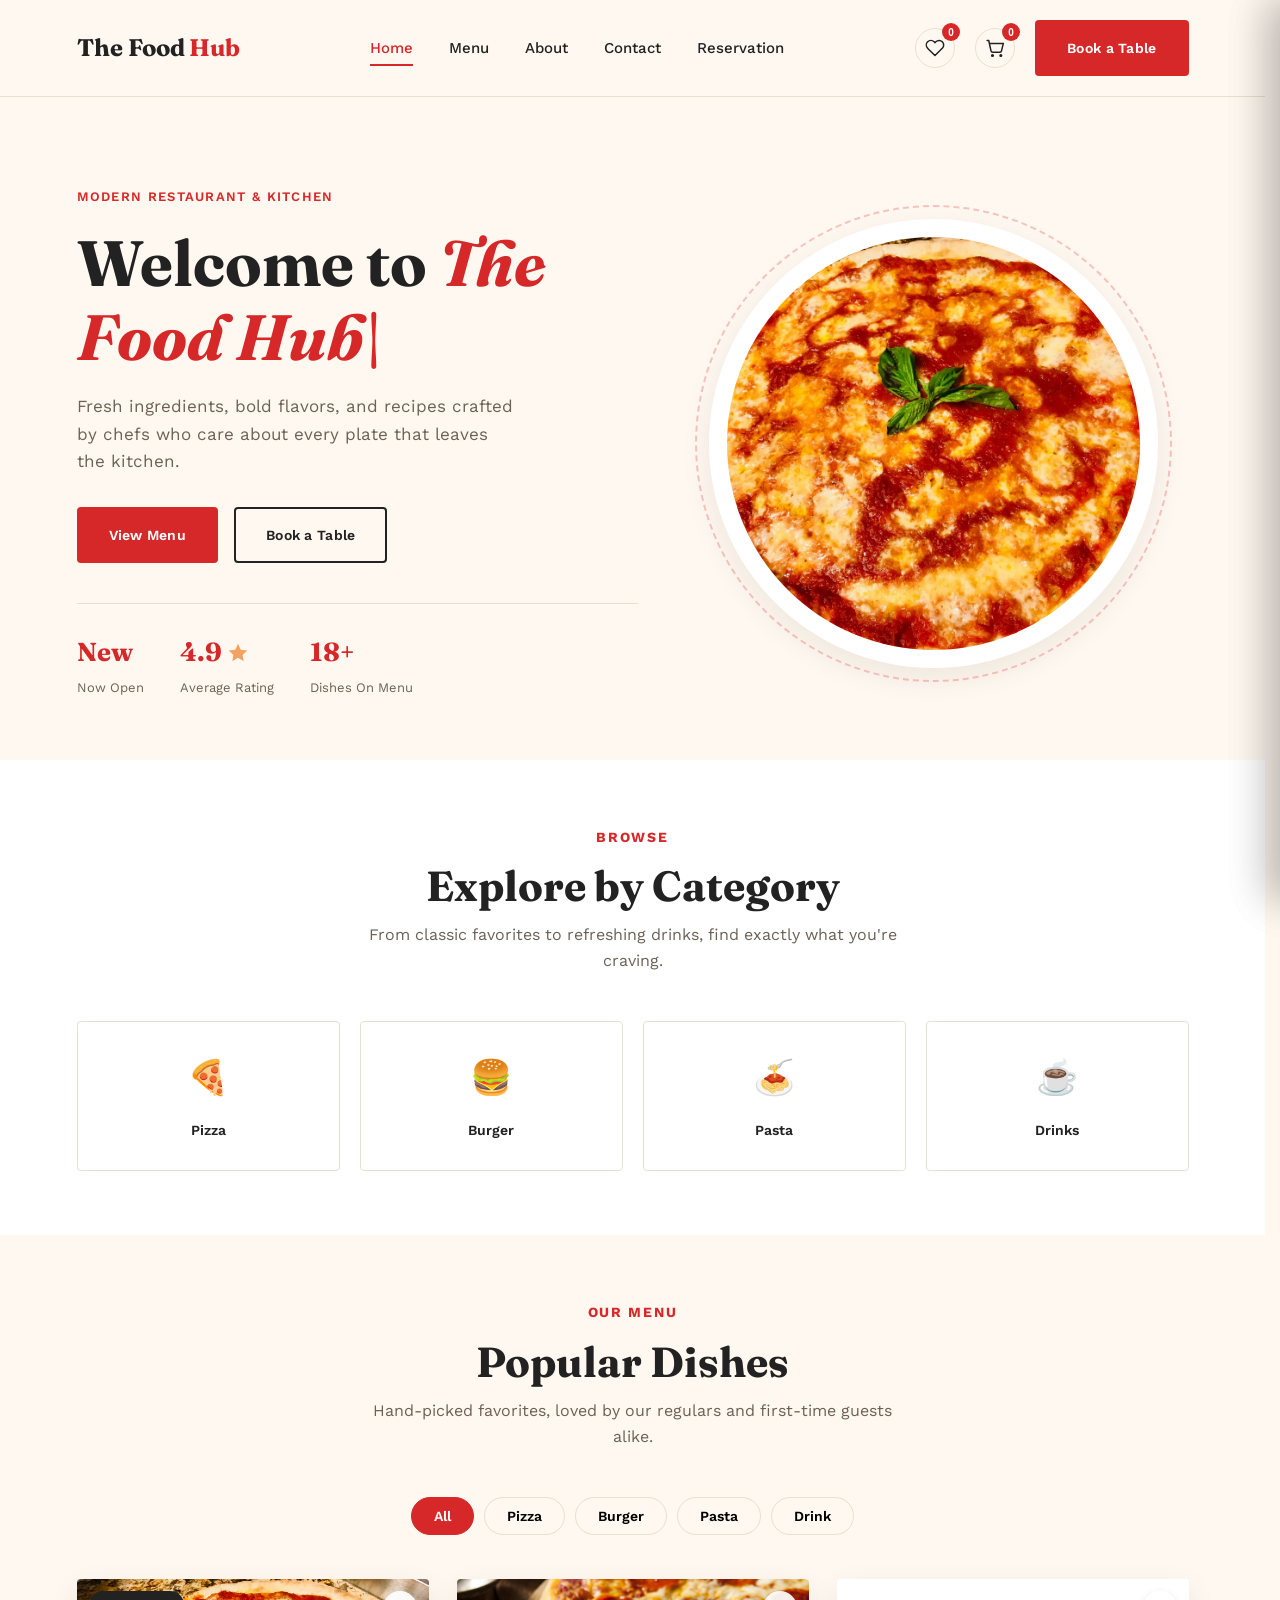
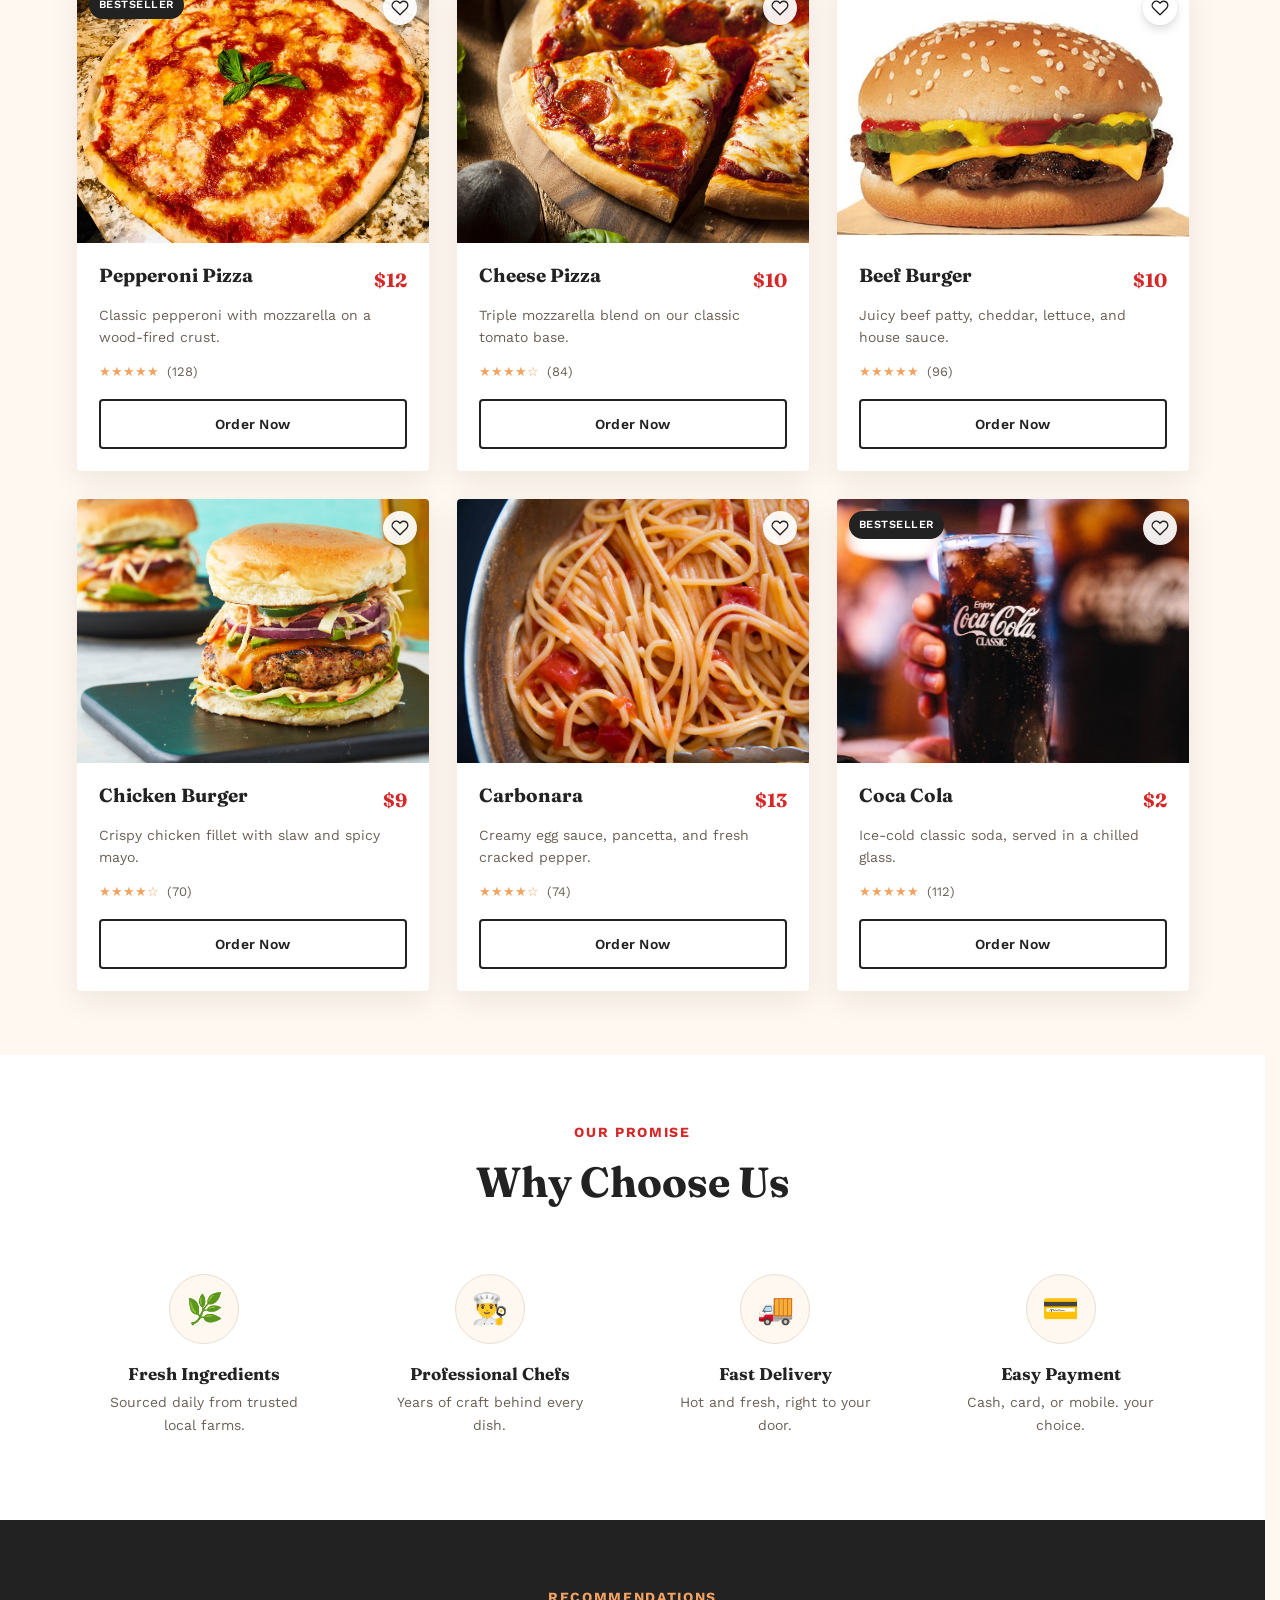
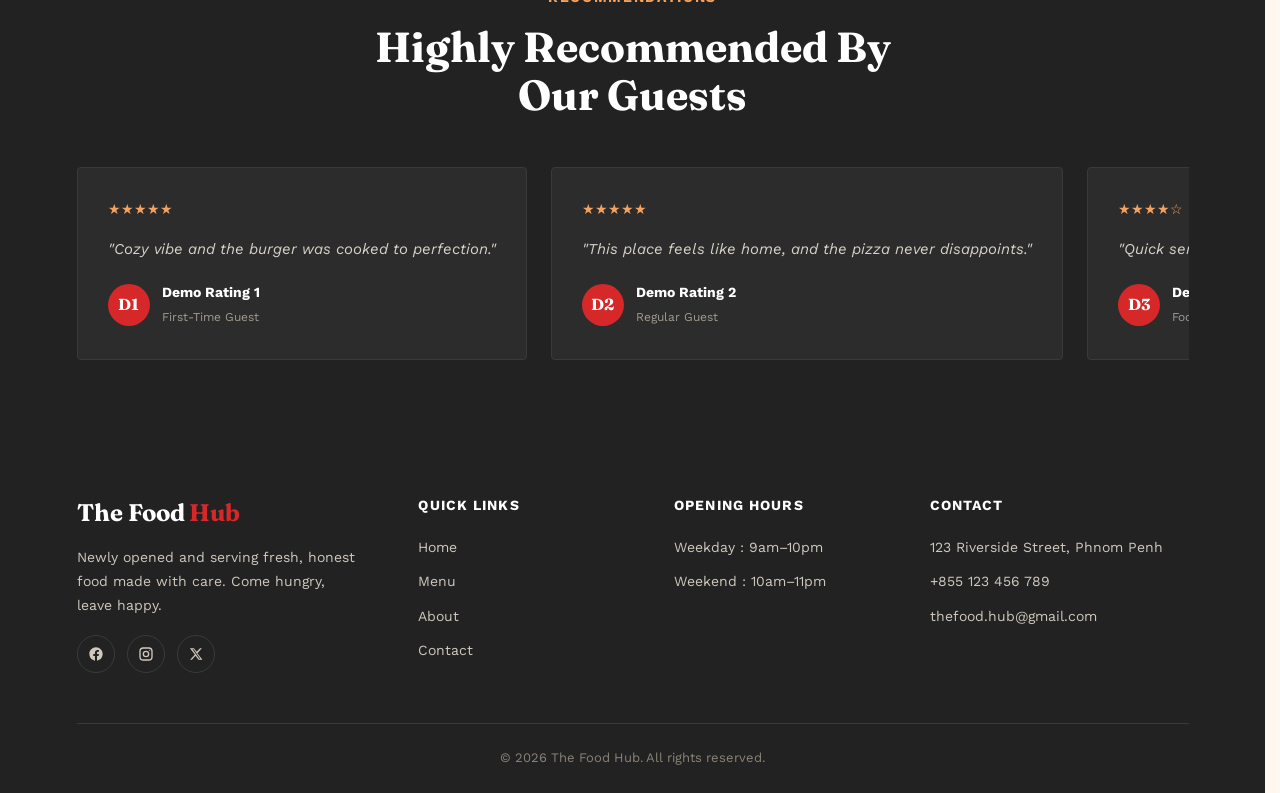
==== commit c47fe345: "Wire up wishlist on homepage" ====
--- a/index.html
+++ b/index.html
@@ -21,6 +21,10 @@
       <a href="html/reservation.html">Reservation</a>
     </nav>
     <div class="nav-actions">
+      <button class="wishlist-nav-btn" aria-label="View wishlist">
+        <svg width="20" height="20" viewBox="0 0 24 24" fill="none" stroke="currentColor" stroke-width="1.8" stroke-linecap="round" stroke-linejoin="round"><path d="M20.8 4.6a5.5 5.5 0 0 0-7.8 0L12 5.6l-1-1a5.5 5.5 0 0 0-7.8 7.8l1 1L12 21l7.8-7.8 1-1a5.5 5.5 0 0 0 0-7.8z"/></svg>
+        <span class="wishlist-badge">0</span>
+      </button>
       <button class="cart-btn" aria-label="View order">
         <svg width="20" height="20" viewBox="0 0 24 24" fill="none" stroke="currentColor" stroke-width="1.8" stroke-linecap="round" stroke-linejoin="round"><circle cx="9" cy="21" r="1"/><circle cx="19" cy="21" r="1"/><path d="M2.5 3h2l2.68 12.39a2 2 0 0 0 2 1.61h8.64a2 2 0 0 0 2-1.61L22 6.5H6"/></svg>
         <span class="cart-badge">0</span>
@@ -95,7 +99,7 @@
 
     <div class="menu-grid">
       <div class="menu-card" data-category="pizza">
-        <div class="menu-img">
+        <div class="menu-img"><button type="button" class="wishlist-btn" data-dish="Pepperoni Pizza" data-price="$12" aria-label="Add to wishlist"><svg width="18" height="18" viewBox="0 0 24 24" fill="none" stroke="currentColor" stroke-width="1.8" stroke-linecap="round" stroke-linejoin="round"><path d="M20.8 4.6a5.5 5.5 0 0 0-7.8 0L12 5.6l-1-1a5.5 5.5 0 0 0-7.8 7.8l1 1L12 21l7.8-7.8 1-1a5.5 5.5 0 0 0 0-7.8z"/></svg></button>
           <span class="menu-tag">Bestseller</span>
           <img src="images/pizza/pepperoni-pizza.png" alt="Pepperoni Pizza" class="dish-photo" onerror="this.style.display='none'; this.nextElementSibling.style.display='flex';"><div class="food-visual food-visual--pizza" style="display:none;"><span>🍕</span></div>
         </div>
@@ -108,7 +112,7 @@
       </div>
 
       <div class="menu-card" data-category="pizza">
-        <div class="menu-img">
+        <div class="menu-img"><button type="button" class="wishlist-btn" data-dish="Cheese Pizza" data-price="$10" aria-label="Add to wishlist"><svg width="18" height="18" viewBox="0 0 24 24" fill="none" stroke="currentColor" stroke-width="1.8" stroke-linecap="round" stroke-linejoin="round"><path d="M20.8 4.6a5.5 5.5 0 0 0-7.8 0L12 5.6l-1-1a5.5 5.5 0 0 0-7.8 7.8l1 1L12 21l7.8-7.8 1-1a5.5 5.5 0 0 0 0-7.8z"/></svg></button>
           <img src="images/pizza/cheese-pizza.png" alt="Cheese Pizza" class="dish-photo" onerror="this.style.display='none'; this.nextElementSibling.style.display='flex';"><div class="food-visual food-visual--pizza" style="display:none;"><span>🍕</span></div>
         </div>
         <div class="menu-body">
@@ -120,7 +124,7 @@
       </div>
 
       <div class="menu-card" data-category="burger">
-        <div class="menu-img">
+        <div class="menu-img"><button type="button" class="wishlist-btn" data-dish="Beef Burger" data-price="$10" aria-label="Add to wishlist"><svg width="18" height="18" viewBox="0 0 24 24" fill="none" stroke="currentColor" stroke-width="1.8" stroke-linecap="round" stroke-linejoin="round"><path d="M20.8 4.6a5.5 5.5 0 0 0-7.8 0L12 5.6l-1-1a5.5 5.5 0 0 0-7.8 7.8l1 1L12 21l7.8-7.8 1-1a5.5 5.5 0 0 0 0-7.8z"/></svg></button>
           <img src="images/burgers/beef-burger.png" alt="Beef Burger" class="dish-photo" onerror="this.style.display='none'; this.nextElementSibling.style.display='flex';"><div class="food-visual food-visual--burger" style="display:none;"><span>🍔</span></div>
         </div>
         <div class="menu-body">
@@ -132,7 +136,7 @@
       </div>
 
       <div class="menu-card" data-category="burger">
-        <div class="menu-img">
+        <div class="menu-img"><button type="button" class="wishlist-btn" data-dish="Chicken Burger" data-price="$9" aria-label="Add to wishlist"><svg width="18" height="18" viewBox="0 0 24 24" fill="none" stroke="currentColor" stroke-width="1.8" stroke-linecap="round" stroke-linejoin="round"><path d="M20.8 4.6a5.5 5.5 0 0 0-7.8 0L12 5.6l-1-1a5.5 5.5 0 0 0-7.8 7.8l1 1L12 21l7.8-7.8 1-1a5.5 5.5 0 0 0 0-7.8z"/></svg></button>
           <img src="images/burgers/chicken-burger.png" alt="Chicken Burger" class="dish-photo" onerror="this.style.display='none'; this.nextElementSibling.style.display='flex';"><div class="food-visual food-visual--burger" style="display:none;"><span>🍔</span></div></div>
         <div class="menu-body">
           <div class="menu-body-top"><h4>Chicken Burger</h4><span class="menu-price">$9</span></div>
@@ -143,7 +147,7 @@
       </div>
 
       <div class="menu-card" data-category="pasta">
-        <div class="menu-img">
+        <div class="menu-img"><button type="button" class="wishlist-btn" data-dish="Carbonara" data-price="$13" aria-label="Add to wishlist"><svg width="18" height="18" viewBox="0 0 24 24" fill="none" stroke="currentColor" stroke-width="1.8" stroke-linecap="round" stroke-linejoin="round"><path d="M20.8 4.6a5.5 5.5 0 0 0-7.8 0L12 5.6l-1-1a5.5 5.5 0 0 0-7.8 7.8l1 1L12 21l7.8-7.8 1-1a5.5 5.5 0 0 0 0-7.8z"/></svg></button>
           <img src="images/pasta/carbonara.png" alt="Carbonara" class="dish-photo" onerror="this.style.display='none'; this.nextElementSibling.style.display='flex';"><div class="food-visual food-visual--pasta" style="display:none;"><span>🍝</span></div>
         </div>
         <div class="menu-body">
@@ -155,7 +159,7 @@
       </div>
 
       <div class="menu-card" data-category="drink">
-        <div class="menu-img">
+        <div class="menu-img"><button type="button" class="wishlist-btn" data-dish="Coca Cola" data-price="$2" aria-label="Add to wishlist"><svg width="18" height="18" viewBox="0 0 24 24" fill="none" stroke="currentColor" stroke-width="1.8" stroke-linecap="round" stroke-linejoin="round"><path d="M20.8 4.6a5.5 5.5 0 0 0-7.8 0L12 5.6l-1-1a5.5 5.5 0 0 0-7.8 7.8l1 1L12 21l7.8-7.8 1-1a5.5 5.5 0 0 0 0-7.8z"/></svg></button>
           <span class="menu-tag">Bestseller</span>
           <img src="images/drinks/coca-cola.png" alt="Coca Cola" class="dish-photo" onerror="this.style.display='none'; this.nextElementSibling.style.display='flex';"><div class="food-visual food-visual--drink" style="display:none;"><svg class="drink-icon" width="52" height="58" viewBox="0 0 64 64"><path d="M20 12h24l-3.2 42a4 4 0 0 1-4 3.6H27.2a4 4 0 0 1-4-3.6L20 12z" fill="#4a2412"/><path d="M20 12h24l-1 10H21l-1-10z" fill="#6b3319"/><circle cx="29" cy="28" r="1.6" fill="#c17a4e"/><circle cx="35" cy="36" r="1.3" fill="#c17a4e"/><circle cx="31" cy="45" r="1.4" fill="#c17a4e"/><rect x="34" y="4" width="3" height="22" rx="1.5" fill="#e63946" transform="rotate(18 35.5 15)"/></svg></div>
         </div>
@@ -321,6 +325,8 @@
 
 <script src="js/script.js"></script>
 <script src="js/cart.js"></script>
+<script src="js/wishlist.js"></script>
 <script src="js/filter.js"></script>
+
 </body>
 </html>
--- a/css/style.css
+++ b/css/style.css
@@ -75,11 +75,16 @@
   max-width: 560px;
   margin: 0 auto 48px;
 }
+
 .section-head h2 {
   font-size: clamp(28px, 4vw, 42px);
   margin-bottom: 12px;
 }
-.section-head p { color: var(--text-muted); font-size: 16px; }
+
+.section-head p { 
+  color: var(--text-muted); 
+  font-size: 16px; 
+}
 
 section { padding: 64px 0; }
 /* the sub-page hero already has its own bottom padding — don't stack another
@@ -100,16 +105,24 @@
   cursor: pointer;
   transition: all 0.25s ease;
 }
+
 .btn-primary {
   background: var(--primary);
   color: var(--white);
 }
-.btn-primary:hover { background: var(--primary-dark); transform: translateY(-2px); box-shadow: 0 8px 20px rgba(214,40,40,0.3); }
+
+.btn-primary:hover { 
+  background: var(--primary-dark); 
+  transform: translateY(-2px); 
+  box-shadow: 0 8px 20px rgba(214,40,40,0.3); 
+}
+
 .btn-outline {
   background: transparent;
   border-color: var(--dark);
   color: var(--dark);
 }
+
 .btn-outline:hover { background: var(--dark); color: var(--white); }
 .btn-block { width: 100%; justify-content: center; }
 
@@ -123,7 +136,9 @@
   border-bottom: 1px solid var(--line);
   transition: box-shadow 0.3s ease, padding 0.3s ease;
 }
+
 .navbar.scrolled { box-shadow: 0 4px 20px rgba(0,0,0,0.06); }
+
 .navbar-inner {
   display: flex;
   align-items: center;
@@ -133,6 +148,7 @@
   margin: 0 auto;
   transition: padding 0.3s ease;
 }
+
 .navbar.scrolled .navbar-inner { padding: 14px 24px; }
 
 .logo {
@@ -143,18 +159,21 @@
   align-items: baseline;
   gap: 4px;
 }
+
 .logo span { color: var(--primary); }
 
 .nav-links {
   display: flex;
   gap: 36px;
 }
+
 .nav-links a {
   font-size: 15px;
   font-weight: 500;
   position: relative;
   padding: 4px 0;
 }
+
 .nav-links a::after {
   content: "";
   position: absolute;
@@ -163,13 +182,18 @@
   background: var(--primary);
   transition: width 0.25s ease;
 }
+
 .nav-links a:hover::after,
 .nav-links a.active::after { width: 100%; }
 .nav-links a.active { color: var(--primary); }
 
-.nav-actions { display: flex; align-items: center; gap: 20px; }
-
-.cart-btn {
+.nav-actions { 
+  display: flex; 
+  align-items: center; 
+  gap: 20px; 
+}
+
+.cart-btn, .wishlist-nav-btn {
   position: relative;
   display: flex;
   align-items: center;
@@ -183,8 +207,10 @@
   color: var(--dark);
   transition: border-color 0.2s ease, color 0.2s ease;
 }
-.cart-btn svg { display: block; }
-.cart-btn:hover { border-color: var(--primary); color: var(--primary); }
+
+.cart-btn svg, .wishlist-nav-btn svg { display: block; }
+.cart-btn:hover, .wishlist-nav-btn:hover { border-color: var(--primary); color: var(--primary); }
+
 .cart-badge {
   position: absolute;
   top: -6px;
@@ -202,6 +228,23 @@
   padding: 0 4px;
 }
 
+.wishlist-badge {
+  position: absolute;
+  top: -6px;
+  right: -6px;
+  background: var(--primary);
+  color: var(--white);
+  font-size: 10px;
+  font-weight: 700;
+  min-width: 18px;
+  height: 18px;
+  border-radius: 50%;
+  display: flex;
+  align-items: center;
+  justify-content: center;
+  padding: 0 4px;
+}
+
 /* ============ TOAST ============ */
 .toast-stack {
   position: fixed;
@@ -212,6 +255,7 @@
   gap: 10px;
   z-index: 1200;
 }
+
 .toast {
   background: var(--dark);
   color: var(--white);
@@ -228,6 +272,7 @@
   transition: all 0.3s ease;
   max-width: 300px;
 }
+
 .toast.show { opacity: 1; transform: translateX(0); }
 .toast strong { color: var(--secondary); }
 
@@ -241,6 +286,7 @@
   visibility: hidden;
   transition: opacity 0.3s ease;
 }
+
 .cart-overlay.open { opacity: 1; visibility: visible; }
 
 .cart-drawer {
@@ -258,6 +304,7 @@
   flex-direction: column;
   box-shadow: -12px 0 40px rgba(0,0,0,0.15);
 }
+
 .cart-drawer.open { transform: translateX(0); }
 
 .cart-drawer-header {
@@ -268,9 +315,11 @@
   border-bottom: 1px solid var(--line);
   flex-shrink: 0;
 }
+
 .cart-drawer-header h3 {
   font-size: 22px;
 }
+
 .cart-close {
   background: none;
   border: none;
@@ -280,7 +329,10 @@
   line-height: 1;
   padding: 4px;
 }
-.cart-close:hover { color: var(--primary); }
+
+.cart-close:hover { 
+  color: var(--primary); 
+}
 
 .cart-drawer-body {
   flex: 1;
@@ -293,25 +345,43 @@
   padding: 60px 20px;
   color: var(--text-muted);
 }
-.cart-empty span { display: flex; justify-content: center; margin-bottom: 14px; color: var(--text-muted); opacity: 0.5; }
+
+.cart-empty span { 
+  display: flex; 
+  justify-content: center; 
+  margin-bottom: 14px; 
+  color: var(--text-muted); 
+  opacity: 0.5; 
+}
 
 .cart-item {
-  display: flex;
-  align-items: center;
-  justify-content: space-between;
-  gap: 14px;
+  display: grid;
+  grid-template-columns: 1fr 90px 62px;
+  align-items: center;
+  column-gap: 14px;
   padding: 20px 0;
   border-bottom: 1px solid var(--line);
 }
-.cart-item-info h4 { font-size: 16px; margin-bottom: 4px; }
+
+.cart-item-info {
+  min-width: 0;
+}
+.cart-item-info h4 {
+  font-size: 16px;
+  margin-bottom: 4px;
+  white-space: nowrap;
+  overflow: hidden;
+  text-overflow: ellipsis;
+}
 .cart-item-info span { font-size: 13px; color: var(--text-muted); }
 
 .qty-control {
   display: flex;
   align-items: center;
+  justify-content: center;
   gap: 10px;
-  flex-shrink: 0;
-}
+}
+
 .qty-btn {
   width: 28px; height: 28px;
   border-radius: 50%;
@@ -324,6 +394,7 @@
   justify-content: center;
   transition: border-color 0.2s;
 }
+
 .qty-btn:hover { border-color: var(--primary); color: var(--primary); }
 .qty-value { min-width: 18px; text-align: center; font-weight: 600; }
 
@@ -331,11 +402,28 @@
   font-size: 13px;
   color: var(--primary);
   cursor: pointer;
-  flex-shrink: 0;
+  white-space: nowrap;
   background: none;
   border: none;
   font-family: var(--font-body);
-}
+  justify-self: end;
+}
+
+/* ---- Wishlist drawer item row: name/price | Add to Cart | Remove ---- */
+.wishlist-item {
+  grid-template-columns: 1fr auto auto;
+}
+
+.wishlist-add-btn {
+  padding: 10px 18px;
+  font-size: 13px;
+  white-space: nowrap;
+}
+
+.wishlist-item .remove-link {
+  justify-self: start;
+}
+
 .remove-link:hover { text-decoration: underline; }
 
 .cart-summary {
@@ -343,6 +431,7 @@
   border-top: 1px solid var(--line);
   flex-shrink: 0;
 }
+
 .cart-summary-row {
   display: flex;
   justify-content: space-between;
@@ -350,6 +439,7 @@
   color: var(--text-muted);
   padding: 6px 0;
 }
+
 .cart-summary-row.total {
   font-size: 17px;
   font-weight: 700;
@@ -371,12 +461,14 @@
   padding: 24px;
   margin: 20px 28px 0;
 }
+
 .invoice-row {
   display: flex;
   justify-content: space-between;
   font-size: 14px;
   padding: 5px 0;
 }
+
 .invoice-row.head { font-weight: 700; }
 .invoice-divider { border-top: 1px dashed var(--line); margin: 12px 0; }
 .invoice-actions { padding: 24px 28px 28px; display: flex; flex-direction: column; gap: 12px; }
@@ -386,6 +478,7 @@
   text-align: center;
   padding: 60px 28px;
 }
+
 .confirm-icon {
   width: 68px; height: 68px;
   border-radius: 50%;
@@ -397,6 +490,7 @@
   justify-content: center;
   margin: 0 auto 22px;
 }
+
 .order-confirm h3 { font-size: 24px; margin-bottom: 10px; }
 .order-confirm p { color: var(--text-muted); font-size: 15px; }
 
@@ -408,6 +502,7 @@
   background: none;
   border: none;
 }
+
 .hamburger span { width: 24px; height: 2px; background: var(--dark); transition: 0.3s; }
 
 /* ============ HERO ============ */
@@ -416,38 +511,47 @@
   padding: 90px 0 60px;
   overflow: hidden;
 }
+
 .hero-grid {
   display: grid;
   grid-template-columns: 1.1fr 1fr;
   gap: 40px;
   align-items: center;
 }
+
 .hero-eyebrow { color: var(--primary); font-weight: 600; letter-spacing: 0.1em; text-transform: uppercase; font-size: 13px; margin-bottom: 18px; display:block;}
+
 .hero h1 {
   font-size: clamp(38px, 5.5vw, 64px);
   margin-bottom: 20px;
 }
+
 .hero h1 em {
   font-style: italic;
   color: var(--primary);
 }
+
 .hero-typewriter { min-height: 1.15em; will-change: contents; }
+
 .typewriter-cursor {
   display: inline-block;
   margin-left: 2px;
   color: var(--primary);
   animation: typewriter-blink 0.8s step-end infinite;
 }
+
 @keyframes typewriter-blink {
   0%, 100% { opacity: 1; }
   50% { opacity: 0; }
 }
+
 .hero p {
   font-size: 17px;
   color: var(--text-muted);
   max-width: 440px;
   margin-bottom: 32px;
 }
+
 .hero-actions { display: flex; gap: 16px; flex-wrap: wrap; }
 
 .hero-visual {
@@ -457,6 +561,7 @@
   align-items: center;
   justify-content: center;
 }
+
 .hero-plate {
   width: 88%;
   aspect-ratio: 1/1;
@@ -468,18 +573,22 @@
   justify-content: center;
   position: relative;
 }
+
 .hero-plate .food-visual {
   width: 92%;
   height: 92%;
   border-radius: 50%;
 }
+
 .hero-plate .dish-photo {
   width: 92%;
   height: 92%;
   border-radius: 50%;
   object-fit: cover;
 }
+
 .hero-plate .food-visual span { font-size: 130px; }
+
 .hero-ring {
   position: absolute;
   inset: -14px;
@@ -495,22 +604,26 @@
   padding-top: 28px;
   border-top: 1px solid var(--line);
 }
+
 .hero-stats div strong {
   display: block;
   font-family: var(--font-display);
   font-size: 26px;
   color: var(--primary);
 }
+
 .hero-stats div span { font-size: 13px; color: var(--text-muted); }
 .stat-star { color: var(--secondary); vertical-align: -3px; }
 
 /* ============ CATEGORIES ============ */
 .categories { background: var(--white); }
+
 .cat-grid {
   display: grid;
   grid-template-columns: repeat(4, 1fr);
   gap: 20px;
 }
+
 .cat-card {
   text-align: center;
   padding: 28px 12px;
@@ -519,11 +632,13 @@
   cursor: pointer;
   transition: all 0.25s ease;
 }
+
 .cat-card:hover {
   border-color: var(--primary);
   background: var(--bg);
   transform: translateY(-4px);
 }
+
 .cat-icon { font-size: 34px; margin-bottom: 12px; }
 .cat-card span { font-weight: 600; font-size: 14px; }
 
@@ -535,6 +650,7 @@
   flex-wrap: wrap;
   margin-bottom: 44px;
 }
+
 .filter-btn {
   padding: 10px 22px;
   border: 1px solid var(--line);
@@ -546,6 +662,7 @@
   cursor: pointer;
   transition: all 0.2s ease;
 }
+
 .filter-btn:hover { border-color: var(--primary); }
 .filter-btn.active { background: var(--primary); color: var(--white); border-color: var(--primary); }
 
@@ -554,6 +671,7 @@
   grid-template-columns: repeat(3, 1fr);
   gap: 28px;
 }
+
 .menu-card {
   background: var(--white);
   border-radius: var(--radius);
@@ -561,9 +679,11 @@
   box-shadow: var(--shadow);
   transition: transform 0.3s ease;
 }
+
 .menu-card:hover { transform: translateY(-6px); }
 .menu-img { position: relative; aspect-ratio: 4/3; overflow: hidden; background: var(--secondary); }
 .menu-card:hover .menu-img .food-visual span { transform: scale(1.12) rotate(-4deg); }
+
 .dish-photo {
   width: 100%;
   height: 100%;
@@ -571,7 +691,9 @@
   display: block;
   transition: transform 0.4s ease;
 }
+
 .menu-card:hover .dish-photo { transform: scale(1.08); }
+
 .menu-tag {
   position: absolute;
   top: 12px; left: 12px;
@@ -585,6 +707,28 @@
   border-radius: 30px;
 }
 
+.wishlist-btn {
+  position: absolute;
+  top: 12px; right: 12px;
+  width: 34px; height: 34px;
+  border-radius: 50%;
+  background: rgba(255,255,255,0.92);
+  border: none;
+  display: flex;
+  align-items: center;
+  justify-content: center;
+  cursor: pointer;
+  color: var(--dark);
+  box-shadow: 0 4px 10px rgba(0,0,0,0.15);
+  transition: transform 0.2s ease, color 0.2s ease;
+  z-index: 2;
+}
+
+.wishlist-btn:hover { transform: scale(1.08); }
+.wishlist-btn svg { display: block; transition: fill 0.2s ease, stroke 0.2s ease; }
+.wishlist-btn.active { color: var(--primary); }
+.wishlist-btn.active svg { fill: var(--primary); }
+
 /* ============ FOOD VISUAL — illustrated placeholders (no external images) ============ */
 .food-visual {
   width: 100%;
@@ -595,6 +739,7 @@
   position: relative;
   overflow: hidden;
 }
+
 .food-visual::before {
   content: "";
   position: absolute;
@@ -603,6 +748,7 @@
   background-size: 18px 18px;
   opacity: 0.5;
 }
+
 .food-visual span {
   position: relative;
   font-size: 62px;
@@ -610,16 +756,19 @@
   filter: drop-shadow(0 10px 18px rgba(0,0,0,0.18));
   transition: transform 0.4s ease;
 }
+
 .food-visual--pizza  { background: radial-gradient(circle at 32% 28%, #ffb37a 0%, var(--primary) 75%); }
 .food-visual--burger { background: radial-gradient(circle at 32% 28%, #ffd9a0 0%, #a85c1f 75%); }
 .food-visual--pasta  { background: radial-gradient(circle at 32% 28%, #fff1c4 0%, #e0982e 75%); }
 .food-visual--drink  { background: radial-gradient(circle at 32% 28%, #b9f3e4 0%, #1f8a75 75%); }
 .food-visual--dessert{ background: radial-gradient(circle at 32% 28%, #ffc2d1 0%, #c23662 75%); }
+
 .food-visual .drink-icon {
   position: relative;
   filter: drop-shadow(0 10px 18px rgba(0,0,0,0.18));
   transition: transform 0.4s ease;
 }
+
 .menu-card:hover .menu-img .food-visual .drink-icon { transform: scale(1.12) rotate(-4deg); }
 .menu-body { padding: 22px; }
 .menu-body-top { display: flex; justify-content: space-between; align-items: flex-start; margin-bottom: 8px; }
@@ -631,12 +780,15 @@
 
 /* ============ WHY CHOOSE US ============ */
 .why { background: var(--white); }
+
 .why-grid {
   display: grid;
   grid-template-columns: repeat(4, 1fr);
   gap: 30px;
 }
+
 .why-card { text-align: center; padding: 20px; }
+
 .why-icon {
   width: 70px; height: 70px;
   border-radius: 50%;
@@ -646,6 +798,7 @@
   margin: 0 auto 20px;
   border: 1px solid var(--line);
 }
+
 .why-card h4 { font-size: 17px; margin-bottom: 8px; }
 .why-card p { color: var(--text-muted); font-size: 14px; }
 
@@ -655,7 +808,9 @@
   grid-template-columns: repeat(3, 1fr);
   gap: 30px;
 }
+
 .chef-card { text-align: center; }
+
 .chef-photo {
   aspect-ratio: 3/4;
   border-radius: var(--radius);
@@ -663,6 +818,7 @@
   margin-bottom: 20px;
   position: relative;
 }
+
 .chef-photo .food-visual span { font-size: 92px; }
 .chef-photo--1 .food-visual { background: radial-gradient(circle at 32% 26%, #ffd9a0 0%, #7a4a22 75%); }
 .chef-photo--2 .food-visual { background: radial-gradient(circle at 32% 26%, #ffc2d1 0%, #8a2b45 75%); }
@@ -675,17 +831,21 @@
 .reviews .section-head p { color: #b8b0a5; }
 .reviews .eyebrow { color: var(--secondary); }
 .review-track-outer { overflow: hidden; }
+
 .review-track {
   display: flex;
   gap: 24px;
   width: max-content;
   animation: reviews-marquee 38s linear infinite;
 }
+
 .review-track:hover { animation-play-state: paused; }
+
 @keyframes reviews-marquee {
   from { transform: translateX(0); }
   to { transform: translateX(-50%); }
 }
+
 .review-card {
   scroll-snap-align: start;
   min-width: 340px;
@@ -694,9 +854,11 @@
   padding: 30px;
   border: 1px solid #3a3a3a;
 }
+
 .review-stars { color: var(--secondary); margin-bottom: 16px; font-size: 14px; }
 .review-card p { font-size: 15px; color: #d8d2c8; margin-bottom: 20px; font-style: italic; }
 .review-author { display: flex; align-items: center; gap: 12px; }
+
 .review-avatar {
   width: 42px; height: 42px;
   border-radius: 50%;
@@ -705,6 +867,7 @@
   font-family: var(--font-display);
   font-weight: 700;
 }
+
 .review-author strong { display: block; font-size: 14px; }
 .review-author span { font-size: 12px; color: #a19a8f; }
 .review-dots { display: flex; justify-content: center; gap: 8px; margin-top: 24px; }
@@ -717,6 +880,7 @@
   color: var(--white);
   padding: 60px 0;
 }
+
 .cta-strip .container {
   display: flex;
   align-items: center;
@@ -724,6 +888,7 @@
   flex-wrap: wrap;
   gap: 24px;
 }
+
 .cta-strip h3 { font-size: 28px; }
 .cta-strip p { color: #ffe1e1; margin-top: 6px; }
 .cta-strip .btn-outline { border-color: var(--white); color: var(--white); }
@@ -736,11 +901,13 @@
   box-shadow: var(--shadow);
   padding: 44px;
 }
+
 .form-row { display: grid; grid-template-columns: 1fr 1fr; gap: 20px; margin-bottom: 0px; }
 .form-group { margin-bottom: 5px; display: flex; flex-direction: column; gap: 8px; }
 .form-group label { font-size: 13px; font-weight: 600; letter-spacing: 0.02em; }
 .form-group input,
 .form-group select,
+
 .form-group textarea {
   padding: 13px 16px;
   border: 1px solid var(--line);
@@ -750,8 +917,10 @@
   background: var(--bg);
   transition: border-color 0.2s ease;
 }
+
 .form-group input:focus,
 .form-group select:focus,
+
 .form-group textarea:focus {
   outline: none;
   border-color: var(--primary);
@@ -762,6 +931,7 @@
   min-height: 16px;
   display: block;
 }
+
 .form-group.invalid input,
 .form-group.invalid select,
 .form-group.invalid textarea { border-color: var(--primary); }
@@ -773,8 +943,10 @@
   gap: 50px;
   align-items: start;
 }
+
 .info-list { display: flex; flex-direction: column; gap: 24px; margin-bottom: 30px; }
 .info-item { display: flex; gap: 18px; align-items: flex-start; }
+
 .info-icon {
   width: 48px; height: 48px;
   border-radius: 50%;
@@ -784,8 +956,10 @@
   font-size: 20px;
   flex-shrink: 0;
 }
+
 .info-item h4 { font-size: 15px; margin-bottom: 4px; }
 .info-item p { color: var(--text-muted); font-size: 14px; }
+
 .map-frame {
   width: 100%;
   aspect-ratio: 23.6/10;
@@ -793,6 +967,7 @@
   overflow: hidden;
   border: 1px solid var(--line);
 }
+
 .map-frame iframe { width: 100%; height: 100%; border: 0; }
 
 /* ============ ABOUT PAGE ============ */
@@ -800,6 +975,7 @@
   padding: 22px 0 22px;
   text-align: center;
 }
+
 .page-hero .eyebrow { justify-content: center; }
 .page-hero h1 { font-size: clamp(32px, 5vw, 50px); margin-bottom: 1px; }
 .page-hero p { color: var(--text-muted); max-width: 480px; margin: 0 auto; }
@@ -810,6 +986,7 @@
   gap: 60px;
   align-items: center;
 }
+
 .about-img {
   aspect-ratio: 4/5;
   border-radius: var(--radius);
@@ -817,6 +994,7 @@
   position: relative;
   height: 80%;
 }
+
 .about-img .food-visual { background: radial-gradient(circle at 32% 26%, #ffe1b8 0%, #8a3a1f 75%); }
 .about-img .food-visual span { font-size: 110px; }
 .about-copy h2 { font-size: clamp(26px, 3.5vw, 36px); margin-bottom: 18px; }
@@ -833,6 +1011,7 @@
   padding: 24px 0;
   border-bottom: 1px solid var(--line);
 }
+
 .timeline-item:last-child { border-bottom: none; }
 .timeline-item strong { font-family: var(--font-display); color: var(--primary); font-size: 20px; }
 .timeline-item h4 { font-size: 17px; margin-bottom: 4px; }
@@ -847,8 +1026,10 @@
   padding-bottom: 50px;
   border-bottom: 1px solid #3a3a3a;
 }
+
 .footer-brand .logo { color: var(--white); margin-bottom: 14px; }
 .footer-brand p { font-size: 14px; line-height: 1.7; max-width: 280px; }
+
 .footer h5 {
   color: var(--white);
   font-family: var(--font-body);
@@ -857,10 +1038,12 @@
   letter-spacing: 0.08em;
   margin-bottom: 20px;
 }
+
 .footer-links { display: flex; flex-direction: column; gap: 12px; }
 .footer-links a { font-size: 14px; transition: color 0.2s; }
 .footer-links a:hover { color: var(--secondary); }
 .footer-social { display: flex; gap: 12px; margin-top: 18px; }
+
 .footer-social a {
   width: 38px; height: 38px;
   border: 1px solid #3a3a3a;
@@ -869,8 +1052,10 @@
   color: #cfc8bd;
   transition: all 0.2s;
 }
+
 .footer-social a svg { display: block; }
 .footer-social a:hover { background: var(--primary); border-color: var(--primary); color: var(--white); }
+
 .footer-bottom {
   justify-content: space-between;
   padding: 24px 0;
@@ -904,7 +1089,12 @@
   transition: all 0.3s ease;
   z-index: 998;
 }
-.scroll-top.show { opacity: 1; visibility: visible; transform: translateY(0); }
+
+.scroll-top.show { 
+  opacity: 1; 
+  visibility: visible; 
+  transform: translateY(0); 
+}
 
 /* ============ RESPONSIVE ============ */
 @media (max-width: 991px) {
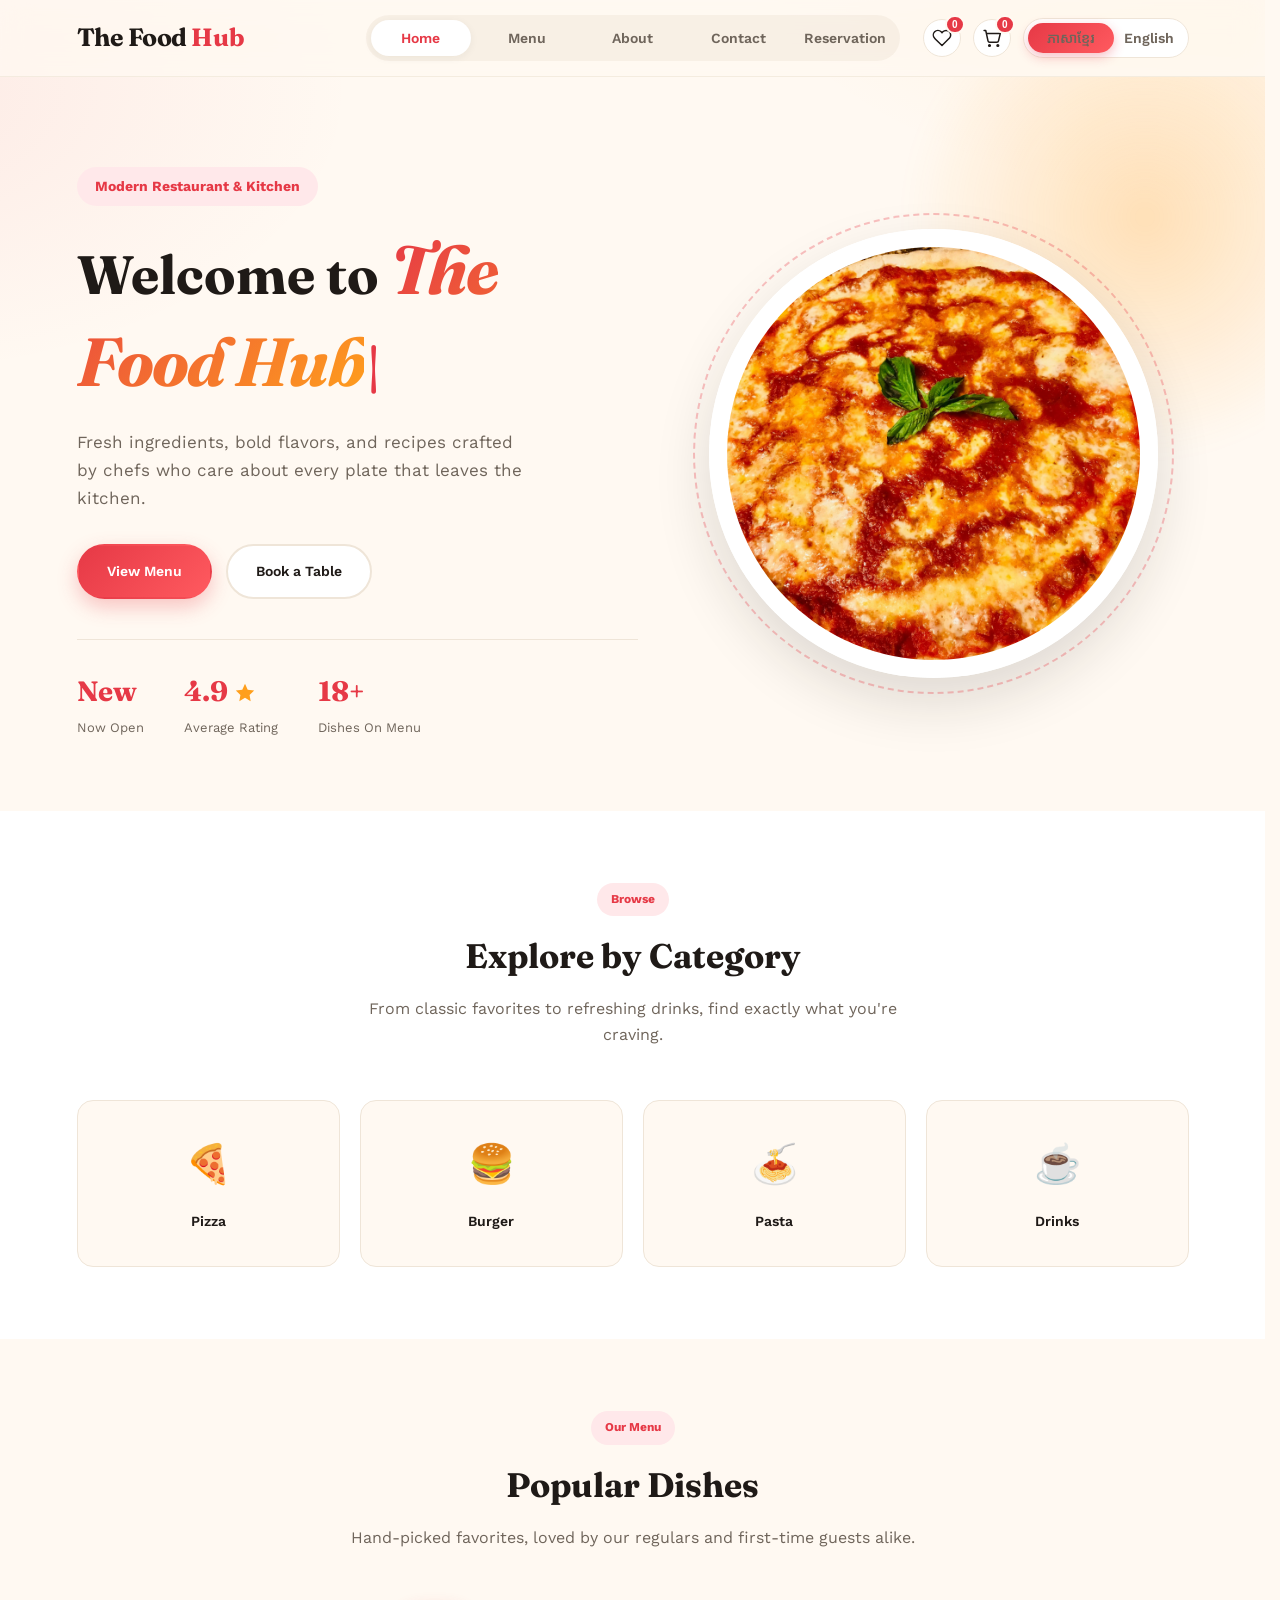
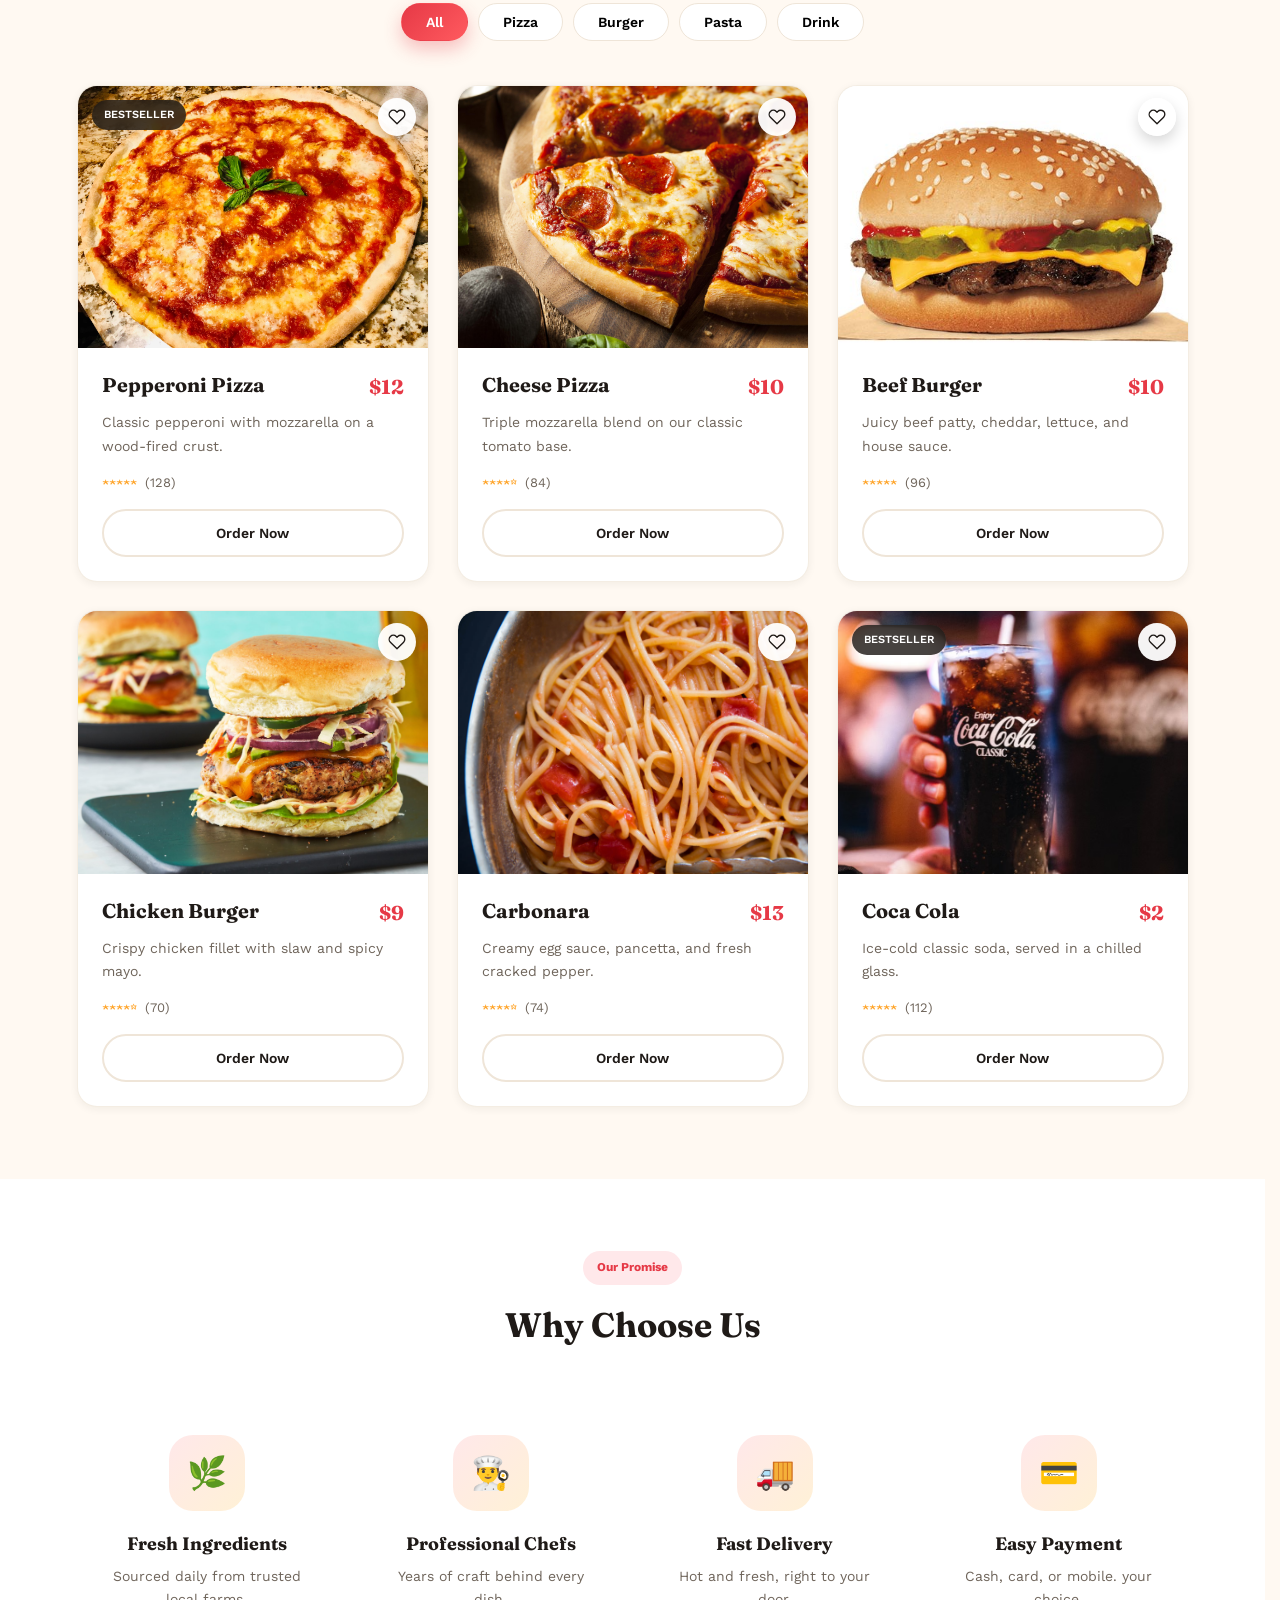
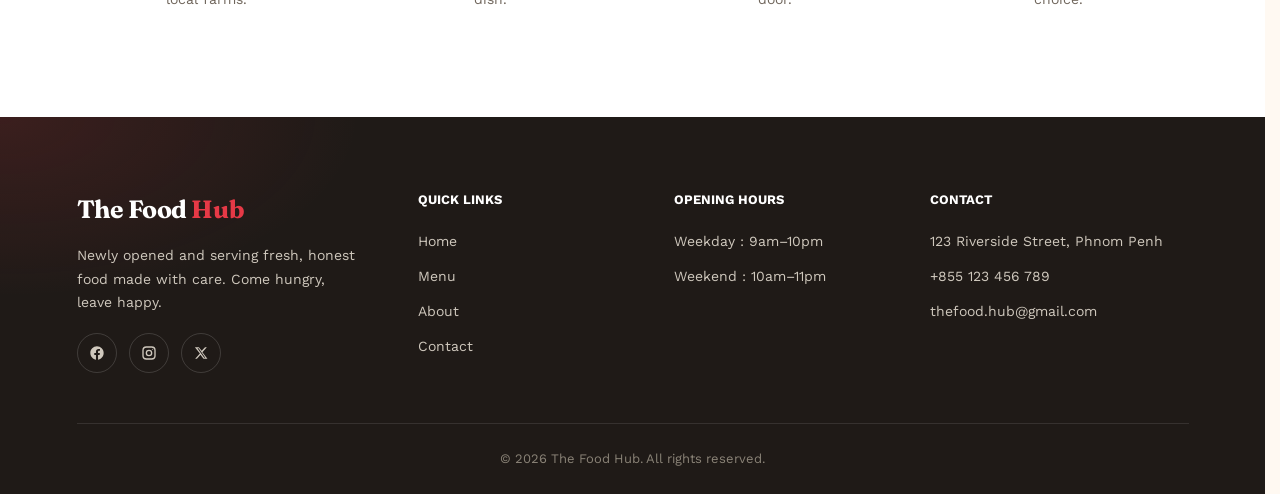
==== commit 7c34298b: "update home page" ====
--- a/index.html
+++ b/index.html
@@ -6,6 +6,20 @@
   <title>Home - TheFoodHub</title>
   <link rel="stylesheet" href="css/style.css">
   <link rel="icon" href="images/logo-website.png" type="image/png" sizes="32x32">
+<script>
+  /* Khmer is the default language. Apply it (or a saved English choice) before the page paints,
+     so the page never flashes the wrong language first. */
+  (function () {
+    var lang = 'km';
+    try { if (localStorage.getItem('foodhub-lang') === 'en') lang = 'en'; } catch (e) { /* storage blocked */ }
+    var h = document.documentElement;
+    h.lang = lang;
+    if (lang === 'km') {
+      h.classList.add('lang-loading');
+      setTimeout(function () { h.classList.remove('lang-loading'); }, 1500);
+    }
+  })();
+</script>
 </head>
 <body>
 
@@ -29,7 +43,10 @@
         <svg width="20" height="20" viewBox="0 0 24 24" fill="none" stroke="currentColor" stroke-width="1.8" stroke-linecap="round" stroke-linejoin="round"><circle cx="9" cy="21" r="1"/><circle cx="19" cy="21" r="1"/><path d="M2.5 3h2l2.68 12.39a2 2 0 0 0 2 1.61h8.64a2 2 0 0 0 2-1.61L22 6.5H6"/></svg>
         <span class="cart-badge">0</span>
       </button>
-      <a href="html/reservation.html" class="btn btn-primary">Book a Table</a>
+      <div class="lang-switch" role="group" aria-label="Switch language">
+        <button type="button" class="lang-opt" data-lang="km" aria-pressed="true"><span class="lang-full">ភាសាខ្មែរ</span><span class="lang-short">ខ្មែរ</span></button>
+        <button type="button" class="lang-opt" data-lang="en" aria-pressed="false"><span class="lang-full">English</span><span class="lang-short">EN</span></button>
+      </div>
       <button class="hamburger" aria-label="Menu">
         <span></span><span></span><span></span>
       </button>
@@ -206,77 +223,6 @@
   </div>
 </section>
 
-<!-- ============ REVIEWS ============ -->
-<section class="reviews" id="reviews">
-  <div class="container">
-    <div class="section-head">
-      <span class="eyebrow">Recommendations</span>
-      <h2>Highly Recommended By Our Guests</h2>
-    </div>
-    <div class="review-track-outer">
-    <div class="review-track">
-
-      <div class="review-card">
-        <div class="review-stars">★★★★★</div>
-        <p>"Cozy vibe and the burger was cooked to perfection."</p>
-        <div class="review-author">
-          <div class="review-avatar">D1</div>
-          <div><strong>Demo Rating 1</strong><span>First-Time Guest</span></div>
-        </div>
-      </div>
-
-      <div class="review-card">
-        <div class="review-stars">★★★★★</div>
-        <p>"This place feels like home, and the pizza never disappoints."</p>
-        <div class="review-author">
-          <div class="review-avatar">D2</div>
-          <div><strong>Demo Rating 2</strong><span>Regular Guest</span></div>
-        </div>
-      </div>
-
-      <div class="review-card">
-        <div class="review-stars">★★★★☆</div>
-        <p>"Quick service, generous portions, and unbeatable value."</p>
-        <div class="review-author">
-          <div class="review-avatar">D3</div>
-          <div><strong>Demo Rating 3</strong><span>Food Blogger</span></div>
-        </div>
-      </div>
-
-      <!-- duplicate set — creates the seamless infinite-loop illusion -->
-
-      <div class="review-card" aria-hidden="true">
-        <div class="review-stars">★★★★★</div>
-        <p>"The food here is absolutely amazing, every single time."</p>
-        <div class="review-author">
-          <div class="review-avatar">D4</div>
-          <div><strong>Demo Rating 4</strong><span>Regular Guest</span></div>
-        </div>
-      </div>
-
-      <div class="review-card" aria-hidden="true">
-        <div class="review-stars">★★★★★</div>
-        <p>"Best pasta I've had in the city, hands down."</p>
-        <div class="review-author">
-          <div class="review-avatar">D5</div>
-          <div><strong>Demo Rating 5</strong><span>Food Blogger</span></div>
-        </div>
-      </div>
-
-      <div class="review-card" aria-hidden="true">
-        <div class="review-stars">★★★★★</div>
-        <p>"Great atmosphere and even better service."</p>
-        <div class="review-author">
-          <div class="review-avatar">D6</div>
-          <div><strong>Demo Rating 6</strong><span>Regular Guest</span></div>
-        </div>
-      </div>
-
-    </div>
-    </div>
-  </div>
-</section>
-
 <!-- ============ FOOTER ============ -->
 <footer class="footer">
   <div class="container">
@@ -327,6 +273,7 @@
 <script src="js/cart.js"></script>
 <script src="js/wishlist.js"></script>
 <script src="js/filter.js"></script>
+<script src="js/lang.js"></script>
 
 </body>
 </html>
--- a/css/style.css
+++ b/css/style.css
@@ -1,19 +1,22 @@
 /* ============================================
-   THE FOOD HUB — Main Stylesheet
+   THE FOOD HUB - Modern Stylesheet (redesign)
+   Same class names as before, only the look changed.
    ============================================ */
 
-@import url('https://fonts.googleapis.com/css2?family=Fraunces:ital,opsz,wght@0,9..144,400;0,9..144,600;0,9..144,700;0,9..144,900;1,9..144,500&family=Work+Sans:wght@400;500;600;700&display=swap');
+@import url('https://fonts.googleapis.com/css2?family=Fraunces:ital,opsz,wght@0,9..144,400;0,9..144,600;0,9..144,700;0,9..144,900;1,9..144,500&family=Work+Sans:wght@400;500;600;700&family=Noto+Sans+Khmer:wght@400;500;600;700&display=swap');
 
 :root {
   /* Color tokens */
-  --primary: #D62828;
-  --primary-dark: #A81E1E;
-  --secondary: #F4A261;
-  --dark: #222222;
-  --bg: #FFF8F0;
+  --primary: #E63946;
+  --primary-dark: #C1272D;
+  --primary-soft: #FFE8EA;
+  --secondary: #FF9F1C;
+  --dark: #1F1A17;
+  --bg: #FFF9F2;
+  --surface: #FFFFFF;
   --white: #FFFFFF;
-  --line: #E8DFD1;
-  --text-muted: #6b6156;
+  --line: #EFE5D8;
+  --text-muted: #6F655B;
 
   /* Type tokens */
   --font-display: 'Fraunces', serif;
@@ -21,29 +24,88 @@
 
   /* Layout */
   --container: 1160px;
-  --radius: 4px;
-  --shadow: 0 10px 30px rgba(34, 20, 10, 0.08);
+  --radius: 16px;
+  --radius-sm: 10px;
+  --radius-pill: 999px;
+
+  /* Effects */
+  --shadow-sm: 0 2px 8px rgba(31, 26, 23, 0.06);
+  --shadow: 0 12px 32px rgba(31, 26, 23, 0.08);
+  --shadow-lg: 0 24px 56px rgba(31, 26, 23, 0.14);
+  --ease: cubic-bezier(0.22, 1, 0.36, 1);
 }
 
 * { box-sizing: border-box; margin: 0; padding: 0; }
 
 html {
   scroll-behavior: smooth;
-  scrollbar-gutter: stable; /* keeps navbar/content width identical whether a page is tall (has a scrollbar) or short (doesn't) */
-  overflow-y: scroll; /* fallback for browsers without scrollbar-gutter support */
-  overflow-x: hidden; /* lives here, not on <body> — overflow on <body> breaks position:sticky for children like the navbar */
+  scrollbar-gutter: stable;
+  overflow-y: scroll;
+  overflow-x: hidden; /* keep here, overflow on body breaks sticky navbar */
 }
 
 body {
   font-family: var(--font-body);
-  background: var(--bg);
+  background:
+    radial-gradient(900px 500px at 100% -10%, rgba(255, 159, 28, 0.10), transparent 60%),
+    radial-gradient(800px 480px at -10% 10%, rgba(230, 57, 70, 0.08), transparent 60%),
+    var(--bg);
+  background-attachment: fixed;
   color: var(--dark);
-  line-height: 1.6;
+  line-height: 1.65;
+  -webkit-font-smoothing: antialiased;
 }
 
 img { max-width: 100%; display: block; }
 a { text-decoration: none; color: inherit; }
 ul { list-style: none; }
+
+::selection { background: var(--primary); color: var(--white); }
+
+/* Hidden for a split second while a saved Khmer language is applied (see the head script) */
+html.lang-loading body { visibility: hidden; }
+
+/* Khmer language: use a Khmer font and loosen spacing so the script renders well */
+/* The English fonts come first, so English words and numbers keep the same font
+   as in English mode. Khmer letters are not in those fonts, so the browser
+   automatically uses Noto Sans Khmer for them. */
+html[lang="km"] {
+  --font-display: 'Fraunces', 'Noto Sans Khmer', serif;
+  --font-body: 'Work Sans', 'Noto Sans Khmer', sans-serif;
+}
+
+html[lang="km"] body,
+html[lang="km"] body * { letter-spacing: 0 !important; }
+
+/* English brand text keeps its tight spacing, same as in English mode */
+html[lang="km"] body .logo { letter-spacing: -0.02em !important; }
+html[lang="km"] body .hero h1 em { letter-spacing: -0.025em !important; }
+
+html[lang="km"] h1,
+html[lang="km"] h2,
+html[lang="km"] h3,
+html[lang="km"] h4 { line-height: 1.45; }
+
+html[lang="km"] .hero h1 { line-height: 1.35; font-size: clamp(30px, 4.6vw, 54px); }
+/* The English brand name keeps the same size as in English mode */
+html[lang="km"] .hero h1 em { font-size: clamp(40px, 5.8vw, 68px); }
+
+/* Slightly larger label above the hero heading, since Khmer needs more size to read well */
+html[lang="km"] .hero-eyebrow {
+  font-size: 14px;
+  padding: 8px 18px;
+}
+
+/* Khmer letters look bigger than English ones at the same size, so section titles are a little smaller */
+html[lang="km"] .page-hero h1 { font-size: clamp(28px, 4vw, 42px); }
+html[lang="km"] .section-head h2 { font-size: clamp(24px, 3.2vw, 34px); }
+html[lang="km"] .eyebrow,
+html[lang="km"] .hero-eyebrow { text-transform: none; }
+
+:focus-visible {
+  outline: 3px solid rgba(230, 57, 70, 0.45);
+  outline-offset: 2px;
+}
 
 .container {
   max-width: var(--container);
@@ -55,6 +117,7 @@
   font-family: var(--font-display);
   font-weight: 700;
   line-height: 1.15;
+  letter-spacing: -0.01em;
 }
 
 .eyebrow {
@@ -62,35 +125,37 @@
   align-items: center;
   gap: 8px;
   font-family: var(--font-body);
-  font-size: 14px;
+  font-size: 12px;
   font-weight: 700;
-  letter-spacing: 0.12em;
+  letter-spacing: 0.14em;
   text-transform: uppercase;
   color: var(--primary);
-  margin-bottom: 14px;
+  background: var(--primary-soft);
+  padding: 7px 14px;
+  border-radius: var(--radius-pill);
+  margin-bottom: 16px;
 }
 
 .section-head {
   text-align: center;
-  max-width: 560px;
-  margin: 0 auto 48px;
+  max-width: 580px;
+  margin: 0 auto 52px;
 }
 
 .section-head h2 {
-  font-size: clamp(28px, 4vw, 42px);
-  margin-bottom: 12px;
-}
-
-.section-head p { 
-  color: var(--text-muted); 
-  font-size: 16px; 
-}
-
-section { padding: 64px 0; }
-/* the sub-page hero already has its own bottom padding — don't stack another
-   full section gap right under the title, or it creates a huge empty band */
+  font-size: clamp(30px, 4vw, 44px);
+  margin-bottom: 14px;
+}
+
+.section-head p {
+  color: var(--text-muted);
+  font-size: 16px;
+}
+
+section { padding: 72px 0; }
 .page-hero + section { padding-top: 0; }
 
+/* ============ BUTTONS ============ */
 .btn {
   display: inline-flex;
   align-items: center;
@@ -99,31 +164,40 @@
   font-weight: 600;
   font-size: 14px;
   letter-spacing: 0.02em;
-  padding: 15px 30px;
-  border-radius: var(--radius);
+  padding: 14px 28px;
+  border-radius: var(--radius-pill);
   border: 2px solid transparent;
   cursor: pointer;
-  transition: all 0.25s ease;
-}
+  transition: transform 0.25s var(--ease), box-shadow 0.25s var(--ease), background 0.25s ease, color 0.25s ease, border-color 0.25s ease;
+}
+
+.btn:active { transform: translateY(0) scale(0.98); }
 
 .btn-primary {
-  background: var(--primary);
+  background: linear-gradient(135deg, var(--primary) 0%, #FF5A5F 100%);
   color: var(--white);
-}
-
-.btn-primary:hover { 
-  background: var(--primary-dark); 
-  transform: translateY(-2px); 
-  box-shadow: 0 8px 20px rgba(214,40,40,0.3); 
+  box-shadow: 0 8px 20px rgba(230, 57, 70, 0.28);
+}
+
+.btn-primary:hover {
+  background: linear-gradient(135deg, var(--primary-dark) 0%, var(--primary) 100%);
+  transform: translateY(-2px);
+  box-shadow: 0 14px 28px rgba(230, 57, 70, 0.38);
 }
 
 .btn-outline {
-  background: transparent;
+  background: var(--surface);
+  border-color: var(--line);
+  color: var(--dark);
+}
+
+.btn-outline:hover {
+  background: var(--dark);
   border-color: var(--dark);
-  color: var(--dark);
-}
-
-.btn-outline:hover { background: var(--dark); color: var(--white); }
+  color: var(--white);
+  transform: translateY(-2px);
+}
+
 .btn-block { width: 100%; justify-content: center; }
 
 /* ============ NAVBAR ============ */
@@ -131,66 +205,83 @@
   position: sticky;
   top: 0;
   z-index: 999;
-  background: rgba(255, 248, 240, 0.92);
-  backdrop-filter: blur(8px);
-  border-bottom: 1px solid var(--line);
-  transition: box-shadow 0.3s ease, padding 0.3s ease;
-}
-
-.navbar.scrolled { box-shadow: 0 4px 20px rgba(0,0,0,0.06); }
-
+  background: rgba(255, 249, 242, 0.78);
+  backdrop-filter: saturate(180%) blur(14px);
+  -webkit-backdrop-filter: saturate(180%) blur(14px);
+  border-bottom: 1px solid rgba(239, 229, 216, 0.7);
+  transition: box-shadow 0.3s ease, background 0.3s ease;
+}
+
+.navbar.scrolled {
+  background: rgba(255, 255, 255, 0.88);
+  box-shadow: 0 8px 30px rgba(31, 26, 23, 0.07);
+}
+
+/* Three fixed columns (logo | menu | buttons) and a fixed height, so nothing
+   moves when you change page, scroll, or switch language. */
 .navbar-inner {
-  display: flex;
-  align-items: center;
-  justify-content: space-between;
-  padding: 20px 24px;
+  display: grid;
+  grid-template-columns: 1fr auto 1fr;
+  align-items: center;
+  column-gap: 16px;
+  height: 76px;
+  padding: 0 24px;
   max-width: var(--container);
   margin: 0 auto;
-  transition: padding 0.3s ease;
-}
-
-.navbar.scrolled .navbar-inner { padding: 14px 24px; }
+}
 
 .logo {
   font-family: var(--font-display);
   font-weight: 700;
-  font-size: 24px;
+  font-size: 25px;
   display: flex;
   align-items: baseline;
   gap: 4px;
+  letter-spacing: -0.02em;
 }
 
 .logo span { color: var(--primary); }
 
+.logo { justify-self: start; white-space: nowrap; }
+
+/* Menu pill: every link gets the same width so the pill stays centered and steady */
 .nav-links {
-  display: flex;
-  gap: 36px;
+  display: grid;
+  grid-auto-flow: column;
+  grid-auto-columns: 100px;
+  gap: 6px;
+  padding: 5px;
+  justify-self: center;
+  background: rgba(239, 229, 216, 0.45);
+  border-radius: var(--radius-pill);
 }
 
 .nav-links a {
-  font-size: 15px;
-  font-weight: 500;
+  font-size: 14px;
+  font-weight: 600;
+  line-height: 20px;
+  text-align: center;
+  white-space: nowrap;
   position: relative;
-  padding: 4px 0;
-}
-
-.nav-links a::after {
-  content: "";
-  position: absolute;
-  left: 0; bottom: -2px;
-  width: 0; height: 2px;
-  background: var(--primary);
-  transition: width 0.25s ease;
-}
-
-.nav-links a:hover::after,
-.nav-links a.active::after { width: 100%; }
-.nav-links a.active { color: var(--primary); }
-
-.nav-actions { 
-  display: flex; 
-  align-items: center; 
-  gap: 20px; 
+  padding: 8px 0;
+  border-radius: var(--radius-pill);
+  color: var(--text-muted);
+  transition: background 0.25s ease, color 0.25s ease, box-shadow 0.25s ease;
+}
+
+.nav-links a:hover { color: var(--dark); }
+
+.nav-links a.active {
+  color: var(--primary);
+  background: var(--surface);
+  box-shadow: var(--shadow-sm);
+}
+
+.nav-actions {
+  display: flex;
+  align-items: center;
+  justify-content: flex-end;
+  gap: 12px;
 }
 
 .cart-btn, .wishlist-nav-btn {
@@ -198,57 +289,118 @@
   display: flex;
   align-items: center;
   justify-content: center;
-  width: 40px;
-  height: 40px;
-  background: transparent;
+  width: 38px;
+  height: 38px;
+  background: var(--surface);
   border: 1px solid var(--line);
   border-radius: 50%;
   cursor: pointer;
   color: var(--dark);
-  transition: border-color 0.2s ease, color 0.2s ease;
+  transition: transform 0.25s var(--ease), border-color 0.2s ease, color 0.2s ease, box-shadow 0.25s ease;
 }
 
 .cart-btn svg, .wishlist-nav-btn svg { display: block; }
-.cart-btn:hover, .wishlist-nav-btn:hover { border-color: var(--primary); color: var(--primary); }
-
-.cart-badge {
+
+.cart-btn:hover, .wishlist-nav-btn:hover {
+  border-color: var(--primary);
+  color: var(--primary);
+  transform: translateY(-2px);
+  box-shadow: var(--shadow);
+}
+
+.cart-badge, .wishlist-badge {
   position: absolute;
-  top: -6px;
-  right: -6px;
+  top: -5px;
+  right: -5px;
   background: var(--primary);
   color: var(--white);
   font-size: 10px;
   font-weight: 700;
-  min-width: 18px;
-  height: 18px;
-  border-radius: 50%;
-  display: flex;
-  align-items: center;
-  justify-content: center;
-  padding: 0 4px;
-}
-
-.wishlist-badge {
+  min-width: 19px;
+  height: 19px;
+  border-radius: var(--radius-pill);
+  display: flex;
+  align-items: center;
+  justify-content: center;
+  padding: 0 5px;
+  border: 2px solid var(--bg);
+}
+
+/* ============ LANGUAGE SELECTOR ============ */
+.lang-switch {
+  --lang-pad: 4px;
+  --col-en: 70px;
+  --col-km: 86px;
+  position: relative;
+  display: inline-grid;
+  grid-template-columns: var(--col-km) var(--col-en);
+  padding: var(--lang-pad);
+  background: var(--surface);
+  border: 1px solid var(--line);
+  border-radius: var(--radius-pill);
+  transition: border-color 0.2s ease, box-shadow 0.25s ease;
+}
+
+.lang-switch:hover {
+  border-color: rgba(230, 57, 70, 0.45);
+  box-shadow: var(--shadow-sm);
+}
+
+/* The red pill that slides under the selected language */
+.lang-switch::before {
+  content: "";
   position: absolute;
-  top: -6px;
-  right: -6px;
-  background: var(--primary);
-  color: var(--white);
-  font-size: 10px;
-  font-weight: 700;
-  min-width: 18px;
-  height: 18px;
-  border-radius: 50%;
-  display: flex;
-  align-items: center;
-  justify-content: center;
-  padding: 0 4px;
-}
+  top: var(--lang-pad);
+  bottom: var(--lang-pad);
+  left: var(--lang-pad);
+  width: var(--col-km);
+  border-radius: var(--radius-pill);
+  background: linear-gradient(135deg, var(--primary), #FF5A5F);
+  box-shadow: 0 4px 12px rgba(230, 57, 70, 0.32);
+  transition: transform 0.35s var(--ease), width 0.35s var(--ease);
+}
+
+html[lang="en"] .lang-switch::before {
+  width: var(--col-en);
+  transform: translateX(var(--col-km));
+}
+
+.lang-short { display: none; }
+
+.lang-opt {
+  position: relative;
+  z-index: 1;
+  display: flex;
+  align-items: center;
+  justify-content: center;
+  height: 30px;
+  padding: 0 10px;
+  background: none;
+  border: none;
+  border-radius: var(--radius-pill);
+  cursor: pointer;
+  font-family: var(--font-body);
+  font-size: 14px;
+  font-weight: 600;
+  line-height: 1.2;
+  text-align: center;
+  color: var(--text-muted);
+  transition: color 0.25s ease;
+}
+
+.lang-opt[data-lang="km"] {
+  font-family: 'Noto Sans Khmer', 'Work Sans', sans-serif;
+  font-size: 14px;
+  font-weight: 600;
+  line-height: 1.6;
+}
+.lang-opt:hover { color: var(--dark); }
+.lang-opt.active, .lang-opt.active:hover { color: var(--white); }
 
 /* ============ TOAST ============ */
 .toast-stack {
   position: fixed;
-  top: 90px;
+  top: 92px;
   right: 24px;
   display: flex;
   flex-direction: column;
@@ -257,34 +409,37 @@
 }
 
 .toast {
-  background: var(--dark);
+  background: rgba(31, 26, 23, 0.94);
+  backdrop-filter: blur(10px);
   color: var(--white);
   padding: 14px 20px;
-  border-radius: var(--radius);
+  border-radius: 14px;
   font-size: 14px;
   font-weight: 500;
-  box-shadow: var(--shadow);
+  box-shadow: var(--shadow-lg);
   display: flex;
   align-items: center;
   gap: 10px;
   opacity: 0;
-  transform: translateX(20px);
-  transition: all 0.3s ease;
-  max-width: 300px;
-}
-
-.toast.show { opacity: 1; transform: translateX(0); }
+  transform: translateX(24px) scale(0.97);
+  transition: opacity 0.35s var(--ease), transform 0.35s var(--ease);
+  max-width: 320px;
+  border-left: 4px solid var(--secondary);
+}
+
+.toast.show { opacity: 1; transform: translateX(0) scale(1); }
 .toast strong { color: var(--secondary); }
 
 /* ============ CART DRAWER ============ */
 .cart-overlay {
   position: fixed;
   inset: 0;
-  background: rgba(20, 14, 8, 0.45);
+  background: rgba(20, 14, 8, 0.5);
+  backdrop-filter: blur(4px);
   z-index: 1300;
   opacity: 0;
   visibility: hidden;
-  transition: opacity 0.3s ease;
+  transition: opacity 0.3s ease, visibility 0.3s ease;
 }
 
 .cart-overlay.open { opacity: 1; visibility: visible; }
@@ -296,16 +451,20 @@
   height: 100%;
   width: 440px;
   max-width: 100%;
-  background: var(--white);
+  background: var(--surface);
   z-index: 1301;
   transform: translateX(100%);
-  transition: transform 0.35s ease;
+  transition: transform 0.45s var(--ease);
   display: flex;
   flex-direction: column;
-  box-shadow: -12px 0 40px rgba(0,0,0,0.15);
-}
-
-.cart-drawer.open { transform: translateX(0); }
+  box-shadow: none;
+  border-radius: 24px 0 0 24px;
+}
+
+.cart-drawer.open {
+  transform: translateX(0);
+  box-shadow: -16px 0 50px rgba(0, 0, 0, 0.18);
+}
 
 .cart-drawer-header {
   display: flex;
@@ -316,22 +475,28 @@
   flex-shrink: 0;
 }
 
-.cart-drawer-header h3 {
-  font-size: 22px;
-}
+.cart-drawer-header h3 { font-size: 22px; }
 
 .cart-close {
-  background: none;
+  background: var(--bg);
   border: none;
-  font-size: 22px;
+  width: 36px;
+  height: 36px;
+  border-radius: 50%;
+  font-size: 18px;
   cursor: pointer;
   color: var(--text-muted);
   line-height: 1;
-  padding: 4px;
-}
-
-.cart-close:hover { 
-  color: var(--primary); 
+  display: flex;
+  align-items: center;
+  justify-content: center;
+  transition: background 0.2s ease, color 0.2s ease, transform 0.25s var(--ease);
+}
+
+.cart-close:hover {
+  background: var(--primary-soft);
+  color: var(--primary);
+  transform: rotate(90deg);
 }
 
 .cart-drawer-body {
@@ -346,12 +511,12 @@
   color: var(--text-muted);
 }
 
-.cart-empty span { 
-  display: flex; 
-  justify-content: center; 
-  margin-bottom: 14px; 
-  color: var(--text-muted); 
-  opacity: 0.5; 
+.cart-empty span {
+  display: flex;
+  justify-content: center;
+  margin-bottom: 14px;
+  color: var(--text-muted);
+  opacity: 0.5;
 }
 
 .cart-item {
@@ -363,9 +528,8 @@
   border-bottom: 1px solid var(--line);
 }
 
-.cart-item-info {
-  min-width: 0;
-}
+.cart-item-info { min-width: 0; }
+
 .cart-item-info h4 {
   font-size: 16px;
   margin-bottom: 4px;
@@ -373,6 +537,7 @@
   overflow: hidden;
   text-overflow: ellipsis;
 }
+
 .cart-item-info span { font-size: 13px; color: var(--text-muted); }
 
 .qty-control {
@@ -383,19 +548,25 @@
 }
 
 .qty-btn {
-  width: 28px; height: 28px;
+  width: 30px;
+  height: 30px;
   border-radius: 50%;
   border: 1px solid var(--line);
-  background: var(--white);
+  background: var(--surface);
   cursor: pointer;
   font-size: 14px;
   display: flex;
   align-items: center;
   justify-content: center;
-  transition: border-color 0.2s;
-}
-
-.qty-btn:hover { border-color: var(--primary); color: var(--primary); }
+  transition: all 0.2s ease;
+}
+
+.qty-btn:hover {
+  border-color: var(--primary);
+  background: var(--primary);
+  color: var(--white);
+}
+
 .qty-value { min-width: 18px; text-align: center; font-weight: 600; }
 
 .remove-link {
@@ -409,10 +580,10 @@
   justify-self: end;
 }
 
-/* ---- Wishlist drawer item row: name/price | Add to Cart | Remove ---- */
-.wishlist-item {
-  grid-template-columns: 1fr auto auto;
-}
+.remove-link:hover { text-decoration: underline; }
+
+/* Wishlist drawer item row */
+.wishlist-item { grid-template-columns: 1fr auto auto; }
 
 .wishlist-add-btn {
   padding: 10px 18px;
@@ -420,11 +591,7 @@
   white-space: nowrap;
 }
 
-.wishlist-item .remove-link {
-  justify-self: start;
-}
-
-.remove-link:hover { text-decoration: underline; }
+.wishlist-item .remove-link { justify-self: start; }
 
 .cart-summary {
   padding: 20px 28px 4px;
@@ -441,7 +608,7 @@
 }
 
 .cart-summary-row.total {
-  font-size: 17px;
+  font-size: 18px;
   font-weight: 700;
   color: var(--dark);
   padding-top: 12px;
@@ -454,9 +621,10 @@
   flex-shrink: 0;
 }
 
-/* ---- Invoice view ---- */
+/* Invoice view */
 .invoice-box {
   border: 1px solid var(--line);
+  background: var(--bg);
   border-radius: var(--radius);
   padding: 24px;
   margin: 20px 28px 0;
@@ -471,24 +639,38 @@
 
 .invoice-row.head { font-weight: 700; }
 .invoice-divider { border-top: 1px dashed var(--line); margin: 12px 0; }
-.invoice-actions { padding: 24px 28px 28px; display: flex; flex-direction: column; gap: 12px; }
-
-/* ---- Confirmation view ---- */
+
+.invoice-actions {
+  padding: 24px 28px 28px;
+  display: flex;
+  flex-direction: column;
+  gap: 12px;
+}
+
+/* Confirmation view */
 .order-confirm {
   text-align: center;
   padding: 60px 28px;
 }
 
 .confirm-icon {
-  width: 68px; height: 68px;
+  width: 72px;
+  height: 72px;
   border-radius: 50%;
-  background: #2e7d32;
+  background: linear-gradient(135deg, #2e9d4f, #43b86a);
   color: var(--white);
-  font-size: 30px;
+  font-size: 32px;
   display: flex;
   align-items: center;
   justify-content: center;
   margin: 0 auto 22px;
+  box-shadow: 0 12px 28px rgba(46, 157, 79, 0.35);
+  animation: pop-in 0.5s var(--ease) both;
+}
+
+@keyframes pop-in {
+  from { transform: scale(0.4); opacity: 0; }
+  to { transform: scale(1); opacity: 1; }
 }
 
 .order-confirm h3 { font-size: 24px; margin-bottom: 10px; }
@@ -503,31 +685,68 @@
   border: none;
 }
 
-.hamburger span { width: 24px; height: 2px; background: var(--dark); transition: 0.3s; }
+.hamburger span {
+  width: 24px;
+  height: 2px;
+  background: var(--dark);
+  border-radius: 2px;
+  transition: 0.3s;
+}
 
 /* ============ HERO ============ */
 .hero {
   position: relative;
-  padding: 90px 0 60px;
+  padding: 90px 0 70px;
   overflow: hidden;
 }
 
+.hero::before {
+  content: "";
+  position: absolute;
+  width: 520px;
+  height: 520px;
+  right: -140px;
+  top: -120px;
+  background: radial-gradient(circle, rgba(255, 159, 28, 0.28), transparent 65%);
+  filter: blur(10px);
+  z-index: 0;
+  pointer-events: none;
+}
+
 .hero-grid {
+  position: relative;
+  z-index: 1;
   display: grid;
   grid-template-columns: 1.1fr 1fr;
   gap: 40px;
   align-items: center;
 }
 
-.hero-eyebrow { color: var(--primary); font-weight: 600; letter-spacing: 0.1em; text-transform: uppercase; font-size: 13px; margin-bottom: 18px; display:block;}
+.hero-eyebrow {
+  color: var(--primary);
+  font-weight: 700;
+  letter-spacing: 0.12em;
+  text-transform: uppercase;
+  font-size: 12px;
+  margin-bottom: 18px;
+  display: inline-block;
+  background: var(--primary-soft);
+  padding: 7px 14px;
+  border-radius: var(--radius-pill);
+}
 
 .hero h1 {
-  font-size: clamp(38px, 5.5vw, 64px);
+  font-size: clamp(40px, 5.8vw, 68px);
   margin-bottom: 20px;
+  letter-spacing: -0.025em;
 }
 
 .hero h1 em {
   font-style: italic;
+  background: linear-gradient(135deg, var(--primary), var(--secondary));
+  -webkit-background-clip: text;
+  background-clip: text;
+  -webkit-text-fill-color: transparent;
   color: var(--primary);
 }
 
@@ -537,6 +756,7 @@
   display: inline-block;
   margin-left: 2px;
   color: var(--primary);
+  -webkit-text-fill-color: var(--primary);
   animation: typewriter-blink 0.8s step-end infinite;
 }
 
@@ -548,15 +768,15 @@
 .hero p {
   font-size: 17px;
   color: var(--text-muted);
-  max-width: 440px;
+  max-width: 460px;
   margin-bottom: 32px;
 }
 
-.hero-actions { display: flex; gap: 16px; flex-wrap: wrap; }
+.hero-actions { display: flex; gap: 14px; flex-wrap: wrap; }
 
 .hero-visual {
   position: relative;
-  aspect-ratio: 1/1;
+  aspect-ratio: 1 / 1;
   display: flex;
   align-items: center;
   justify-content: center;
@@ -564,21 +784,23 @@
 
 .hero-plate {
   width: 88%;
-  aspect-ratio: 1/1;
+  aspect-ratio: 1 / 1;
   border-radius: 50%;
-  background: var(--white);
-  box-shadow: var(--shadow);
+  background: var(--surface);
+  box-shadow: var(--shadow-lg), inset 0 0 0 10px rgba(255, 255, 255, 0.9);
   display: flex;
   align-items: center;
   justify-content: center;
   position: relative;
-}
-
-.hero-plate .food-visual {
-  width: 92%;
-  height: 92%;
-  border-radius: 50%;
-}
+  animation: float-plate 6s ease-in-out infinite;
+}
+
+@keyframes float-plate {
+  0%, 100% { transform: translateY(0); }
+  50% { transform: translateY(-12px); }
+}
+
+.hero-plate .food-visual { width: 92%; height: 92%; border-radius: 50%; }
 
 .hero-plate .dish-photo {
   width: 92%;
@@ -591,15 +813,20 @@
 
 .hero-ring {
   position: absolute;
-  inset: -14px;
-  border: 2px dashed rgba(214,40,40,0.25);
+  inset: -16px;
+  border: 2px dashed rgba(230, 57, 70, 0.3);
   border-radius: 50%;
+  animation: spin-slow 40s linear infinite;
+}
+
+@keyframes spin-slow {
+  to { transform: rotate(360deg); }
 }
 
 .hero-stats {
   display: flex;
   flex-wrap: wrap;
-  gap: 24px 36px;
+  gap: 24px 40px;
   margin-top: 40px;
   padding-top: 28px;
   border-top: 1px solid var(--line);
@@ -608,7 +835,7 @@
 .hero-stats div strong {
   display: block;
   font-family: var(--font-display);
-  font-size: 26px;
+  font-size: 28px;
   color: var(--primary);
 }
 
@@ -616,7 +843,7 @@
 .stat-star { color: var(--secondary); vertical-align: -3px; }
 
 /* ============ CATEGORIES ============ */
-.categories { background: var(--white); }
+.categories { background: var(--surface); }
 
 .cat-grid {
   display: grid;
@@ -626,20 +853,28 @@
 
 .cat-card {
   text-align: center;
-  padding: 28px 12px;
+  padding: 32px 12px;
   border: 1px solid var(--line);
   border-radius: var(--radius);
+  background: var(--bg);
   cursor: pointer;
-  transition: all 0.25s ease;
+  transition: transform 0.3s var(--ease), box-shadow 0.3s var(--ease), border-color 0.25s ease, background 0.25s ease;
 }
 
 .cat-card:hover {
-  border-color: var(--primary);
-  background: var(--bg);
-  transform: translateY(-4px);
-}
-
-.cat-icon { font-size: 34px; margin-bottom: 12px; }
+  border-color: transparent;
+  background: var(--surface);
+  transform: translateY(-6px);
+  box-shadow: var(--shadow);
+}
+
+.cat-icon {
+  font-size: 38px;
+  margin-bottom: 12px;
+  transition: transform 0.3s var(--ease);
+}
+
+.cat-card:hover .cat-icon { transform: scale(1.18) rotate(-6deg); }
 .cat-card span { font-weight: 600; font-size: 14px; }
 
 /* ============ MENU FILTER + CARDS ============ */
@@ -652,19 +887,29 @@
 }
 
 .filter-btn {
-  padding: 10px 22px;
+  padding: 10px 24px;
   border: 1px solid var(--line);
-  background: transparent;
-  border-radius: 30px;
+  background: var(--surface);
+  border-radius: var(--radius-pill);
   font-family: var(--font-body);
   font-weight: 600;
   font-size: 14px;
   cursor: pointer;
-  transition: all 0.2s ease;
-}
-
-.filter-btn:hover { border-color: var(--primary); }
-.filter-btn.active { background: var(--primary); color: var(--white); border-color: var(--primary); }
+  transition: all 0.25s var(--ease);
+}
+
+.filter-btn:hover {
+  border-color: var(--primary);
+  color: var(--primary);
+  transform: translateY(-2px);
+}
+
+.filter-btn.active {
+  background: linear-gradient(135deg, var(--primary), #FF5A5F);
+  color: var(--white);
+  border-color: transparent;
+  box-shadow: 0 8px 18px rgba(230, 57, 70, 0.3);
+}
 
 .menu-grid {
   display: grid;
@@ -673,15 +918,38 @@
 }
 
 .menu-card {
-  background: var(--white);
-  border-radius: var(--radius);
+  display: flex;
+  flex-direction: column;
+  background: var(--surface);
+  border-radius: 20px;
   overflow: hidden;
-  box-shadow: var(--shadow);
-  transition: transform 0.3s ease;
-}
-
-.menu-card:hover { transform: translateY(-6px); }
-.menu-img { position: relative; aspect-ratio: 4/3; overflow: hidden; background: var(--secondary); }
+  box-shadow: var(--shadow-sm);
+  border: 1px solid rgba(239, 229, 216, 0.7);
+  transition: transform 0.35s var(--ease), box-shadow 0.35s var(--ease);
+  animation: card-in 0.6s var(--ease) both;
+}
+
+.menu-card:nth-child(3n + 2) { animation-delay: 0.08s; }
+.menu-card:nth-child(3n + 3) { animation-delay: 0.16s; }
+
+@keyframes card-in {
+  from { opacity: 0; transform: translateY(24px); }
+  to { opacity: 1; transform: translateY(0); }
+}
+
+.menu-card:hover {
+  transform: translateY(-8px);
+  box-shadow: var(--shadow-lg);
+}
+
+.menu-img {
+  flex-shrink: 0;
+  position: relative;
+  aspect-ratio: 4 / 3;
+  overflow: hidden;
+  background: var(--secondary);
+}
+
 .menu-card:hover .menu-img .food-visual span { transform: scale(1.12) rotate(-4deg); }
 
 .dish-photo {
@@ -689,47 +957,51 @@
   height: 100%;
   object-fit: cover;
   display: block;
-  transition: transform 0.4s ease;
+  transition: transform 0.6s var(--ease);
 }
 
 .menu-card:hover .dish-photo { transform: scale(1.08); }
 
 .menu-tag {
   position: absolute;
-  top: 12px; left: 12px;
-  background: var(--dark);
+  top: 14px;
+  left: 14px;
+  background: rgba(31, 26, 23, 0.82);
+  backdrop-filter: blur(6px);
   color: var(--white);
   font-size: 11px;
   font-weight: 600;
   text-transform: uppercase;
-  letter-spacing: 0.05em;
-  padding: 5px 10px;
-  border-radius: 30px;
+  letter-spacing: 0.06em;
+  padding: 6px 12px;
+  border-radius: var(--radius-pill);
 }
 
 .wishlist-btn {
   position: absolute;
-  top: 12px; right: 12px;
-  width: 34px; height: 34px;
+  top: 12px;
+  right: 12px;
+  width: 38px;
+  height: 38px;
   border-radius: 50%;
-  background: rgba(255,255,255,0.92);
+  background: rgba(255, 255, 255, 0.95);
   border: none;
   display: flex;
   align-items: center;
   justify-content: center;
   cursor: pointer;
   color: var(--dark);
-  box-shadow: 0 4px 10px rgba(0,0,0,0.15);
-  transition: transform 0.2s ease, color 0.2s ease;
+  box-shadow: 0 6px 14px rgba(0, 0, 0, 0.16);
+  transition: transform 0.25s var(--ease), color 0.2s ease;
   z-index: 2;
 }
 
-.wishlist-btn:hover { transform: scale(1.08); }
+.wishlist-btn:hover { transform: scale(1.12); }
 .wishlist-btn svg { display: block; transition: fill 0.2s ease, stroke 0.2s ease; }
 .wishlist-btn.active { color: var(--primary); }
 .wishlist-btn.active svg { fill: var(--primary); }
 
-/* ============ FOOD VISUAL — illustrated placeholders (no external images) ============ */
+/* ============ FOOD VISUAL (illustrated placeholders) ============ */
 .food-visual {
   width: 100%;
   height: 100%;
@@ -744,7 +1016,7 @@
   content: "";
   position: absolute;
   inset: 0;
-  background-image: radial-gradient(rgba(255,255,255,0.35) 1.5px, transparent 1.5px);
+  background-image: radial-gradient(rgba(255, 255, 255, 0.35) 1.5px, transparent 1.5px);
   background-size: 18px 18px;
   opacity: 0.5;
 }
@@ -753,53 +1025,93 @@
   position: relative;
   font-size: 62px;
   line-height: 1;
-  filter: drop-shadow(0 10px 18px rgba(0,0,0,0.18));
-  transition: transform 0.4s ease;
-}
-
-.food-visual--pizza  { background: radial-gradient(circle at 32% 28%, #ffb37a 0%, var(--primary) 75%); }
-.food-visual--burger { background: radial-gradient(circle at 32% 28%, #ffd9a0 0%, #a85c1f 75%); }
-.food-visual--pasta  { background: radial-gradient(circle at 32% 28%, #fff1c4 0%, #e0982e 75%); }
-.food-visual--drink  { background: radial-gradient(circle at 32% 28%, #b9f3e4 0%, #1f8a75 75%); }
-.food-visual--dessert{ background: radial-gradient(circle at 32% 28%, #ffc2d1 0%, #c23662 75%); }
+  filter: drop-shadow(0 10px 18px rgba(0, 0, 0, 0.18));
+  transition: transform 0.5s var(--ease);
+}
+
+.food-visual--pizza   { background: radial-gradient(circle at 32% 28%, #ffb37a 0%, var(--primary) 75%); }
+.food-visual--burger  { background: radial-gradient(circle at 32% 28%, #ffd9a0 0%, #a85c1f 75%); }
+.food-visual--pasta   { background: radial-gradient(circle at 32% 28%, #fff1c4 0%, #e0982e 75%); }
+.food-visual--drink   { background: radial-gradient(circle at 32% 28%, #b9f3e4 0%, #1f8a75 75%); }
+.food-visual--dessert { background: radial-gradient(circle at 32% 28%, #ffc2d1 0%, #c23662 75%); }
 
 .food-visual .drink-icon {
   position: relative;
-  filter: drop-shadow(0 10px 18px rgba(0,0,0,0.18));
-  transition: transform 0.4s ease;
+  filter: drop-shadow(0 10px 18px rgba(0, 0, 0, 0.18));
+  transition: transform 0.5s var(--ease);
 }
 
 .menu-card:hover .menu-img .food-visual .drink-icon { transform: scale(1.12) rotate(-4deg); }
-.menu-body { padding: 22px; }
-.menu-body-top { display: flex; justify-content: space-between; align-items: flex-start; margin-bottom: 8px; }
-.menu-body h4 { font-size: 19px; }
-.menu-price { font-family: var(--font-display); color: var(--primary); font-size: 19px; font-weight: 700; }
+
+.menu-body {
+  display: flex;
+  flex-direction: column;
+  flex: 1;
+  padding: 22px 24px 24px;
+}
+
+.menu-body-top {
+  display: flex;
+  justify-content: space-between;
+  align-items: flex-start;
+  gap: 10px;
+  margin-bottom: 8px;
+}
+
+.menu-body h4 { font-size: 20px; }
+
+.menu-price {
+  font-family: var(--font-display);
+  color: var(--primary);
+  font-size: 20px;
+  font-weight: 700;
+}
+
 .menu-body p { color: var(--text-muted); font-size: 14px; margin-bottom: 14px; }
-.menu-rating { color: var(--secondary); font-size: 13px; margin-bottom: 16px; }
+/* margin-top: auto pushes the rating and the Order button to the bottom of every card,
+   so the buttons line up in a row even when the descriptions have different lengths */
+.menu-rating { color: var(--secondary); font-size: 13px; margin-top: auto; margin-bottom: 16px; }
 .menu-rating span { color: var(--text-muted); margin-left: 4px; }
 
 /* ============ WHY CHOOSE US ============ */
-.why { background: var(--white); }
+.why { background: var(--surface); }
 
 .why-grid {
   display: grid;
   grid-template-columns: repeat(4, 1fr);
-  gap: 30px;
-}
-
-.why-card { text-align: center; padding: 20px; }
+  gap: 24px;
+}
+
+.why-card {
+  text-align: center;
+  padding: 32px 22px;
+  border-radius: var(--radius);
+  border: 1px solid transparent;
+  transition: transform 0.3s var(--ease), box-shadow 0.3s var(--ease), background 0.3s ease, border-color 0.3s ease;
+}
+
+.why-card:hover {
+  background: var(--bg);
+  border-color: var(--line);
+  transform: translateY(-6px);
+  box-shadow: var(--shadow);
+}
 
 .why-icon {
-  width: 70px; height: 70px;
-  border-radius: 50%;
-  background: var(--bg);
-  display: flex; align-items: center; justify-content: center;
-  font-size: 30px;
+  width: 76px;
+  height: 76px;
+  border-radius: 24px;
+  background: linear-gradient(135deg, var(--primary-soft), #FFF1D6);
+  display: flex;
+  align-items: center;
+  justify-content: center;
+  font-size: 32px;
   margin: 0 auto 20px;
-  border: 1px solid var(--line);
-}
-
-.why-card h4 { font-size: 17px; margin-bottom: 8px; }
+  transition: transform 0.3s var(--ease);
+}
+
+.why-card:hover .why-icon { transform: rotate(-8deg) scale(1.08); }
+.why-card h4 { font-size: 18px; margin-bottom: 8px; }
 .why-card p { color: var(--text-muted); font-size: 14px; }
 
 /* ============ CHEFS ============ */
@@ -812,24 +1124,44 @@
 .chef-card { text-align: center; }
 
 .chef-photo {
-  aspect-ratio: 3/4;
-  border-radius: var(--radius);
+  aspect-ratio: 3 / 4;
+  border-radius: 24px;
   overflow: hidden;
   margin-bottom: 20px;
   position: relative;
+  box-shadow: var(--shadow);
+  transition: transform 0.4s var(--ease), box-shadow 0.4s var(--ease);
+}
+
+.chef-card:hover .chef-photo {
+  transform: translateY(-8px);
+  box-shadow: var(--shadow-lg);
 }
 
 .chef-photo .food-visual span { font-size: 92px; }
 .chef-photo--1 .food-visual { background: radial-gradient(circle at 32% 26%, #ffd9a0 0%, #7a4a22 75%); }
 .chef-photo--2 .food-visual { background: radial-gradient(circle at 32% 26%, #ffc2d1 0%, #8a2b45 75%); }
 .chef-photo--3 .food-visual { background: radial-gradient(circle at 32% 26%, #b9e3ff 0%, #2b5a8a 75%); }
-.chef-card h4 { font-size: 19px; margin-bottom: 4px; }
-.chef-card span { color: var(--primary); font-size: 13px; font-weight: 600; text-transform: uppercase; letter-spacing: 0.05em; }
+.chef-card h4 { font-size: 20px; margin-bottom: 4px; }
+
+.chef-card span {
+  color: var(--primary);
+  font-size: 12px;
+  font-weight: 700;
+  text-transform: uppercase;
+  letter-spacing: 0.08em;
+}
 
 /* ============ REVIEWS ============ */
-.reviews { background: var(--dark); color: var(--white); }
+.reviews {
+  background:
+    radial-gradient(700px 360px at 90% 0%, rgba(230, 57, 70, 0.22), transparent 60%),
+    var(--dark);
+  color: var(--white);
+}
+
 .reviews .section-head p { color: #b8b0a5; }
-.reviews .eyebrow { color: var(--secondary); }
+.reviews .eyebrow { color: var(--secondary); background: rgba(255, 159, 28, 0.14); }
 .review-track-outer { overflow: hidden; }
 
 .review-track {
@@ -849,10 +1181,17 @@
 .review-card {
   scroll-snap-align: start;
   min-width: 340px;
-  background: #2c2c2c;
-  border-radius: var(--radius);
+  background: rgba(255, 255, 255, 0.06);
+  backdrop-filter: blur(8px);
+  border-radius: 20px;
   padding: 30px;
-  border: 1px solid #3a3a3a;
+  border: 1px solid rgba(255, 255, 255, 0.1);
+  transition: transform 0.3s var(--ease), border-color 0.3s ease;
+}
+
+.review-card:hover {
+  transform: translateY(-4px);
+  border-color: rgba(255, 159, 28, 0.5);
 }
 
 .review-stars { color: var(--secondary); margin-bottom: 16px; font-size: 14px; }
@@ -860,10 +1199,13 @@
 .review-author { display: flex; align-items: center; gap: 12px; }
 
 .review-avatar {
-  width: 42px; height: 42px;
+  width: 44px;
+  height: 44px;
   border-radius: 50%;
-  background: var(--primary);
-  display: flex; align-items: center; justify-content: center;
+  background: linear-gradient(135deg, var(--primary), var(--secondary));
+  display: flex;
+  align-items: center;
+  justify-content: center;
   font-family: var(--font-display);
   font-weight: 700;
 }
@@ -876,12 +1218,27 @@
 
 /* ============ RESERVATION CTA (home teaser) ============ */
 .cta-strip {
-  background: var(--primary);
+  background: linear-gradient(120deg, var(--primary-dark) 0%, var(--primary) 55%, #FF6B4A 100%);
   color: var(--white);
-  padding: 60px 0;
+  padding: 64px 0;
+  position: relative;
+  overflow: hidden;
+}
+
+.cta-strip::after {
+  content: "";
+  position: absolute;
+  width: 380px;
+  height: 380px;
+  right: -80px;
+  top: -140px;
+  border-radius: 50%;
+  background: rgba(255, 255, 255, 0.1);
 }
 
 .cta-strip .container {
+  position: relative;
+  z-index: 1;
   display: flex;
   align-items: center;
   justify-content: space-between;
@@ -889,42 +1246,45 @@
   gap: 24px;
 }
 
-.cta-strip h3 { font-size: 28px; }
+.cta-strip h3 { font-size: 30px; }
 .cta-strip p { color: #ffe1e1; margin-top: 6px; }
-.cta-strip .btn-outline { border-color: var(--white); color: var(--white); }
+.cta-strip .btn-outline { background: transparent; border-color: var(--white); color: var(--white); }
 .cta-strip .btn-outline:hover { background: var(--white); color: var(--primary); }
 
 /* ============ FORMS (Reservation / Contact) ============ */
 .form-card {
-  background: var(--white);
-  border-radius: var(--radius);
+  background: var(--surface);
+  border-radius: 24px;
   box-shadow: var(--shadow);
+  border: 1px solid rgba(239, 229, 216, 0.7);
   padding: 44px;
 }
 
-.form-row { display: grid; grid-template-columns: 1fr 1fr; gap: 20px; margin-bottom: 0px; }
-.form-group { margin-bottom: 5px; display: flex; flex-direction: column; gap: 8px; }
+.form-row { display: grid; grid-template-columns: 1fr 1fr; gap: 20px; margin-bottom: 0; }
+.form-group { margin-bottom: 6px; display: flex; flex-direction: column; gap: 8px; }
 .form-group label { font-size: 13px; font-weight: 600; letter-spacing: 0.02em; }
+
 .form-group input,
 .form-group select,
-
 .form-group textarea {
-  padding: 13px 16px;
-  border: 1px solid var(--line);
-  border-radius: var(--radius);
+  padding: 14px 16px;
+  border: 1.5px solid var(--line);
+  border-radius: 12px;
   font-family: var(--font-body);
   font-size: 15px;
   background: var(--bg);
-  transition: border-color 0.2s ease;
+  transition: border-color 0.2s ease, box-shadow 0.2s ease, background 0.2s ease;
 }
 
 .form-group input:focus,
 .form-group select:focus,
-
 .form-group textarea:focus {
   outline: none;
   border-color: var(--primary);
-}
+  background: var(--surface);
+  box-shadow: 0 0 0 4px rgba(230, 57, 70, 0.12);
+}
+
 .form-error {
   font-size: 12px;
   color: var(--primary);
@@ -934,7 +1294,26 @@
 
 .form-group.invalid input,
 .form-group.invalid select,
-.form-group.invalid textarea { border-color: var(--primary); }
+.form-group.invalid textarea {
+  border-color: var(--primary);
+  background: #FFF5F5;
+}
+
+.form-success {
+  display: none;
+  align-items: center;
+  gap: 10px;
+  margin-top: 18px;
+  padding: 14px 16px;
+  border-radius: 12px;
+  background: #eaf6ec;
+  border: 1px solid #bfe3c6;
+  color: #1e7a34;
+  font-size: 14px;
+  font-weight: 600;
+}
+
+.form-success.show { display: flex; animation: card-in 0.4s var(--ease) both; }
 
 /* ============ CONTACT INFO CARDS ============ */
 .contact-grid {
@@ -948,36 +1327,39 @@
 .info-item { display: flex; gap: 18px; align-items: flex-start; }
 
 .info-icon {
-  width: 48px; height: 48px;
-  border-radius: 50%;
-  background: var(--bg);
-  border: 1px solid var(--line);
-  display: flex; align-items: center; justify-content: center;
-  font-size: 20px;
+  width: 52px;
+  height: 52px;
+  border-radius: 16px;
+  background: linear-gradient(135deg, var(--primary-soft), #FFF1D6);
+  display: flex;
+  align-items: center;
+  justify-content: center;
+  font-size: 22px;
   flex-shrink: 0;
 }
 
-.info-item h4 { font-size: 15px; margin-bottom: 4px; }
+.info-item h4 { font-size: 16px; margin-bottom: 4px; }
 .info-item p { color: var(--text-muted); font-size: 14px; }
 
 .map-frame {
   width: 100%;
-  aspect-ratio: 23.6/10;
-  border-radius: var(--radius);
+  aspect-ratio: 23.6 / 10;
+  border-radius: 20px;
   overflow: hidden;
   border: 1px solid var(--line);
+  box-shadow: var(--shadow-sm);
 }
 
 .map-frame iframe { width: 100%; height: 100%; border: 0; }
 
 /* ============ ABOUT PAGE ============ */
 .page-hero {
-  padding: 22px 0 22px;
+  padding: 40px 0 28px;
   text-align: center;
 }
 
 .page-hero .eyebrow { justify-content: center; }
-.page-hero h1 { font-size: clamp(32px, 5vw, 50px); margin-bottom: 1px; }
+.page-hero h1 { font-size: clamp(34px, 5vw, 54px); margin-bottom: 6px; }
 .page-hero p { color: var(--text-muted); max-width: 480px; margin: 0 auto; }
 
 .about-split {
@@ -988,43 +1370,79 @@
 }
 
 .about-img {
-  aspect-ratio: 4/5;
-  border-radius: var(--radius);
+  aspect-ratio: 1 / 1;
+  border-radius: 28px;
   overflow: hidden;
   position: relative;
   height: 80%;
-}
+  background: var(--surface);
+  box-shadow: var(--shadow-lg);
+}
+
+/* Show the whole chef drawing without cropping it */
+.about-img .dish-photo { object-fit: contain; }
 
 .about-img .food-visual { background: radial-gradient(circle at 32% 26%, #ffe1b8 0%, #8a3a1f 75%); }
 .about-img .food-visual span { font-size: 110px; }
-.about-copy h2 { font-size: clamp(26px, 3.5vw, 36px); margin-bottom: 18px; }
+.about-copy h2 { font-size: clamp(28px, 3.5vw, 38px); margin-bottom: 18px; }
+
+/* The "Grand Opening" label is now the title of this block, so it is larger than a normal label */
+.about-copy .eyebrow {
+  font-size: 16px;
+  padding: 10px 22px;
+  margin-bottom: 22px;
+}
 .about-copy p { color: var(--text-muted); margin-bottom: 16px; }
 .about-list { margin-top: 24px; display: flex; flex-direction: column; gap: 14px; }
 .about-list li { display: flex; gap: 12px; align-items: center; font-weight: 500; }
-.about-list li::before { content: "✓"; color: var(--primary); font-weight: 700; }
+
+.about-list li::before {
+  content: "\2713";
+  display: inline-flex;
+  align-items: center;
+  justify-content: center;
+  width: 24px;
+  height: 24px;
+  border-radius: 50%;
+  background: var(--primary-soft);
+  color: var(--primary);
+  font-size: 13px;
+  font-weight: 700;
+  flex-shrink: 0;
+}
 
 .timeline { max-width: 700px; margin: 0 auto; }
+
 .timeline-item {
   display: grid;
   grid-template-columns: 90px 1fr;
   gap: 24px;
   padding: 24px 0;
   border-bottom: 1px solid var(--line);
-}
-
+  transition: transform 0.3s var(--ease);
+}
+
+.timeline-item:hover { transform: translateX(6px); }
 .timeline-item:last-child { border-bottom: none; }
-.timeline-item strong { font-family: var(--font-display); color: var(--primary); font-size: 20px; }
-.timeline-item h4 { font-size: 17px; margin-bottom: 4px; }
+.timeline-item strong { font-family: var(--font-display); color: var(--primary); font-size: 22px; }
+.timeline-item h4 { font-size: 18px; margin-bottom: 4px; }
 .timeline-item p { color: var(--text-muted); font-size: 14px; }
 
 /* ============ FOOTER ============ */
-.footer { background: var(--dark); color: #cfc8bd; padding: 70px 0 0; }
+.footer {
+  background:
+    radial-gradient(600px 300px at 0% 0%, rgba(230, 57, 70, 0.14), transparent 60%),
+    var(--dark);
+  color: #cfc8bd;
+  padding: 72px 0 0;
+}
+
 .footer-grid {
   display: grid;
   grid-template-columns: 1.4fr 1fr 1fr 1.2fr;
   gap: 40px;
   padding-bottom: 50px;
-  border-bottom: 1px solid #3a3a3a;
+  border-bottom: 1px solid rgba(255, 255, 255, 0.1);
 }
 
 .footer-brand .logo { color: var(--white); margin-bottom: 14px; }
@@ -1033,28 +1451,43 @@
 .footer h5 {
   color: var(--white);
   font-family: var(--font-body);
+  font-size: 13px;
+  text-transform: uppercase;
+  letter-spacing: 0.1em;
+  margin-bottom: 20px;
+}
+
+.footer-links { display: flex; flex-direction: column; gap: 12px; }
+
+.footer-links a {
   font-size: 14px;
-  text-transform: uppercase;
-  letter-spacing: 0.08em;
-  margin-bottom: 20px;
-}
-
-.footer-links { display: flex; flex-direction: column; gap: 12px; }
-.footer-links a { font-size: 14px; transition: color 0.2s; }
-.footer-links a:hover { color: var(--secondary); }
+  transition: color 0.2s ease, transform 0.25s var(--ease);
+  display: inline-block;
+}
+
+.footer-links a:hover { color: var(--secondary); transform: translateX(4px); }
 .footer-social { display: flex; gap: 12px; margin-top: 18px; }
 
 .footer-social a {
-  width: 38px; height: 38px;
-  border: 1px solid #3a3a3a;
+  width: 40px;
+  height: 40px;
+  border: 1px solid rgba(255, 255, 255, 0.15);
   border-radius: 50%;
-  display: flex; align-items: center; justify-content: center;
+  display: flex;
+  align-items: center;
+  justify-content: center;
   color: #cfc8bd;
-  transition: all 0.2s;
+  transition: all 0.25s var(--ease);
 }
 
 .footer-social a svg { display: block; }
-.footer-social a:hover { background: var(--primary); border-color: var(--primary); color: var(--white); }
+
+.footer-social a:hover {
+  background: var(--primary);
+  border-color: var(--primary);
+  color: var(--white);
+  transform: translateY(-3px);
+}
 
 .footer-bottom {
   justify-content: space-between;
@@ -1071,10 +1504,10 @@
   position: fixed;
   bottom: 28px;
   right: 28px;
-  width: 46px;
-  height: 46px;
+  width: 48px;
+  height: 48px;
   border-radius: 50%;
-  background: var(--primary);
+  background: linear-gradient(135deg, var(--primary), #FF5A5F);
   color: var(--white);
   border: none;
   font-size: 18px;
@@ -1082,21 +1515,50 @@
   display: flex;
   align-items: center;
   justify-content: center;
-  box-shadow: var(--shadow);
+  box-shadow: 0 10px 24px rgba(230, 57, 70, 0.4);
   opacity: 0;
   visibility: hidden;
-  transform: translateY(10px);
-  transition: all 0.3s ease;
+  transform: translateY(12px);
+  transition: all 0.35s var(--ease);
   z-index: 998;
 }
 
-.scroll-top.show { 
-  opacity: 1; 
-  visibility: visible; 
-  transform: translateY(0); 
-}
+.scroll-top:hover { transform: translateY(-3px); }
+
+.scroll-top.show {
+  opacity: 1;
+  visibility: visible;
+  transform: translateY(0);
+}
+
+.scroll-top.show:hover { transform: translateY(-3px); }
 
 /* ============ RESPONSIVE ============ */
+/* Below 1200px there is not enough room for the menu pill, so use the hamburger menu */
+@media (max-width: 1199px) {
+  .navbar-inner { grid-template-columns: 1fr auto; }
+  .nav-links { display: none; }
+  .hamburger { display: flex; }
+
+  .nav-links.mobile-open {
+    display: flex;
+    justify-self: stretch;
+    position: absolute;
+    top: 100%;
+    left: 12px;
+    right: 12px;
+    background: var(--surface);
+    flex-direction: column;
+    padding: 14px;
+    gap: 4px;
+    border: 1px solid var(--line);
+    border-radius: 20px;
+    box-shadow: var(--shadow-lg);
+  }
+
+  .nav-links.mobile-open a { padding: 12px 16px; text-align: left; }
+}
+
 @media (max-width: 991px) {
   .hero-grid { grid-template-columns: 1fr; }
   .hero-visual { max-width: 380px; margin: 0 auto; }
@@ -1110,19 +1572,6 @@
 }
 
 @media (max-width: 768px) {
-  .nav-links { display: none; }
-  .hamburger { display: flex; }
-  .nav-links.mobile-open {
-    display: flex;
-    position: absolute;
-    top: 100%; left: 0; right: 0;
-    background: var(--white);
-    flex-direction: column;
-    padding: 20px 24px;
-    gap: 18px;
-    border-bottom: 1px solid var(--line);
-    box-shadow: var(--shadow);
-  }
   .menu-grid { grid-template-columns: 1fr; }
   .chef-grid { grid-template-columns: 1fr; max-width: 320px; margin: 0 auto; }
   .why-grid { grid-template-columns: 1fr; }
@@ -1131,20 +1580,20 @@
   .footer-grid { grid-template-columns: 1fr; }
   .cta-strip .container { flex-direction: column; text-align: center; }
   section { padding: 60px 0; }
-}
-
-/* ---- Small phones (narrow widths, e.g. 320–480px) ---- */
+  .cart-drawer { border-radius: 0; }
+}
+
+/* Small phones (320 to 480px) */
 @media (max-width: 480px) {
   .container { padding: 0 16px; }
-  .navbar-inner { padding: 16px; }
-  .navbar.scrolled .navbar-inner { padding: 12px 16px; }
-  .logo { font-size: 20px; }
-
-  /* Keep the mobile navbar to logo + cart + hamburger only —
-     the "Book a Table" text button duplicates the Reservation
-     link already available in the mobile menu and the hero. */
-  .nav-actions { gap: 12px; }
-  .nav-actions > .btn-primary { display: none; }
+  .navbar-inner { height: 64px; padding: 0 16px; }
+  .logo { font-size: 19px; }
+
+  /* Keep the mobile navbar compact: logo, wishlist, cart, language, menu */
+  .nav-actions { gap: 6px; }
+  .cart-btn, .wishlist-nav-btn { width: 36px; height: 36px; }
+  .lang-switch { --lang-pad: 3px; }
+  .lang-opt { height: 26px; padding: 0 7px; }
 
   .hero { padding: 48px 0 36px; }
   .hero p { font-size: 15px; margin-bottom: 24px; }
@@ -1154,24 +1603,61 @@
   .hero-stats div strong { font-size: 22px; }
 
   .cat-grid { grid-template-columns: repeat(2, 1fr); gap: 12px; }
-  .cat-card { padding: 20px 10px; }
+  .cat-card { padding: 22px 10px; }
 
   .filter-bar { gap: 8px; }
   .filter-btn { padding: 8px 16px; font-size: 13px; }
 
-  .menu-body { padding: 16px; }
-  .menu-body h4 { font-size: 17px; }
+  .menu-body { padding: 18px; }
+  .menu-body h4 { font-size: 18px; }
 
   .review-card { min-width: 260px; padding: 22px; }
 
-  .form-card { padding: 24px 18px; }
+  .form-card { padding: 26px 18px; border-radius: 20px; }
 
   .timeline-item { grid-template-columns: 60px 1fr; gap: 14px; }
-  .timeline-item strong { font-size: 16px; }
+  .timeline-item strong { font-size: 17px; }
 
   .footer-brand p { max-width: 100%; }
-  .cta-strip h3 { font-size: 22px; }
+  .cta-strip h3 { font-size: 23px; }
 
   .toast-stack { left: 16px; right: 16px; top: 76px; }
   .toast { max-width: 100%; }
 }
+
+/* Respect users who prefer less motion */
+@media (prefers-reduced-motion: reduce) {
+  *, *::before, *::after {
+    animation-duration: 0.01ms !important;
+    animation-iteration-count: 1 !important;
+    transition-duration: 0.01ms !important;
+    scroll-behavior: auto !important;
+  }
+}
+
+/* Short language labels (EN) on narrow screens so the navbar never overflows */
+@media (max-width: 600px) {
+  .lang-switch { --col-en: 36px; --col-km: 46px; }
+  .lang-opt, .lang-opt[data-lang="km"] { font-size: 12px; }
+  .lang-full { display: none; }
+  .lang-short { display: inline; }
+}
+
+/* Very small phones */
+@media (max-width: 380px) {
+  .logo { font-size: 17px; }
+  .nav-actions { gap: 4px; }
+  .cart-btn, .wishlist-nav-btn { width: 34px; height: 34px; }
+  .cart-badge, .wishlist-badge { top: -6px; right: -6px; }
+  .lang-switch { --col-en: 32px; --col-km: 40px; }
+  .lang-opt { height: 24px; padding: 0 4px; font-size: 11px; }
+  .lang-opt[data-lang="km"] { font-size: 11px; }
+}
+
+/* Smallest phones (320px wide) */
+@media (max-width: 340px) {
+  .navbar-inner { padding: 0 12px; column-gap: 8px; }
+  .logo { font-size: 15px; }
+  .nav-actions { gap: 3px; }
+  .cart-btn, .wishlist-nav-btn { width: 32px; height: 32px; }
+}
